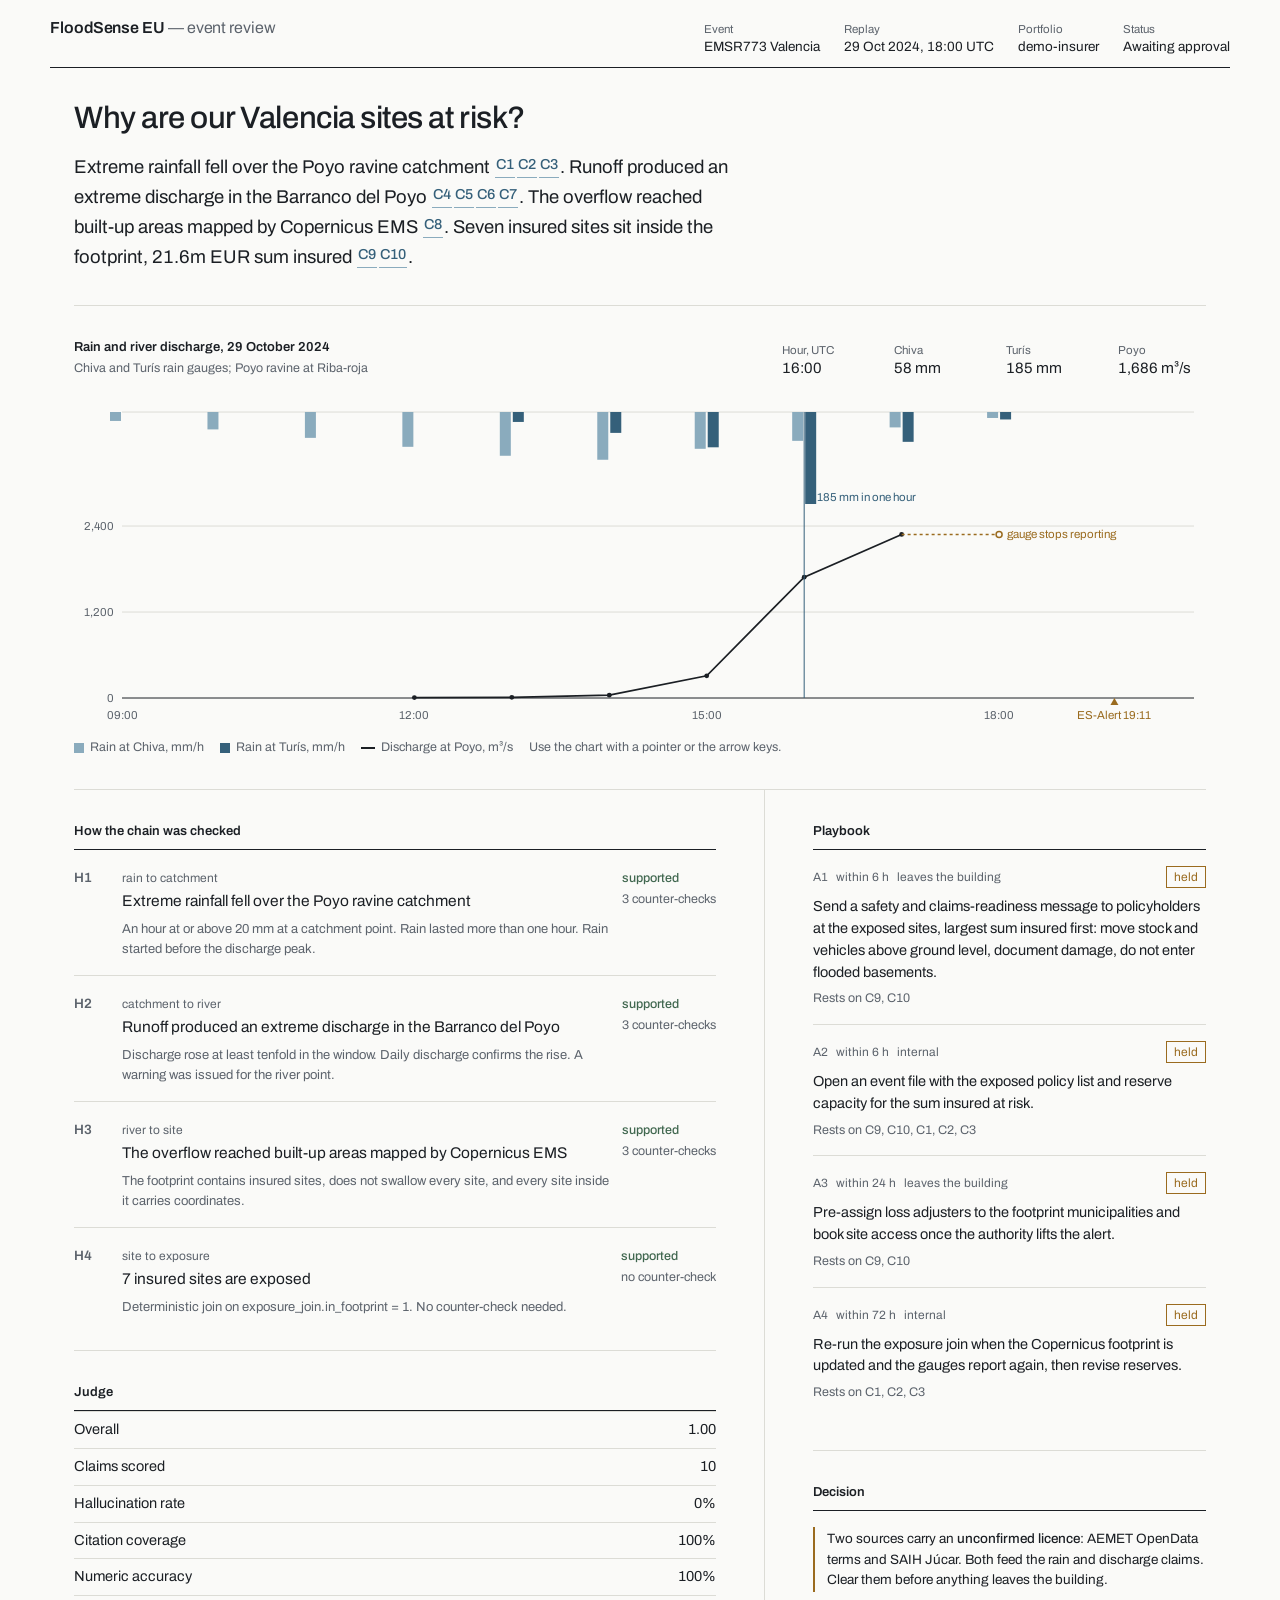
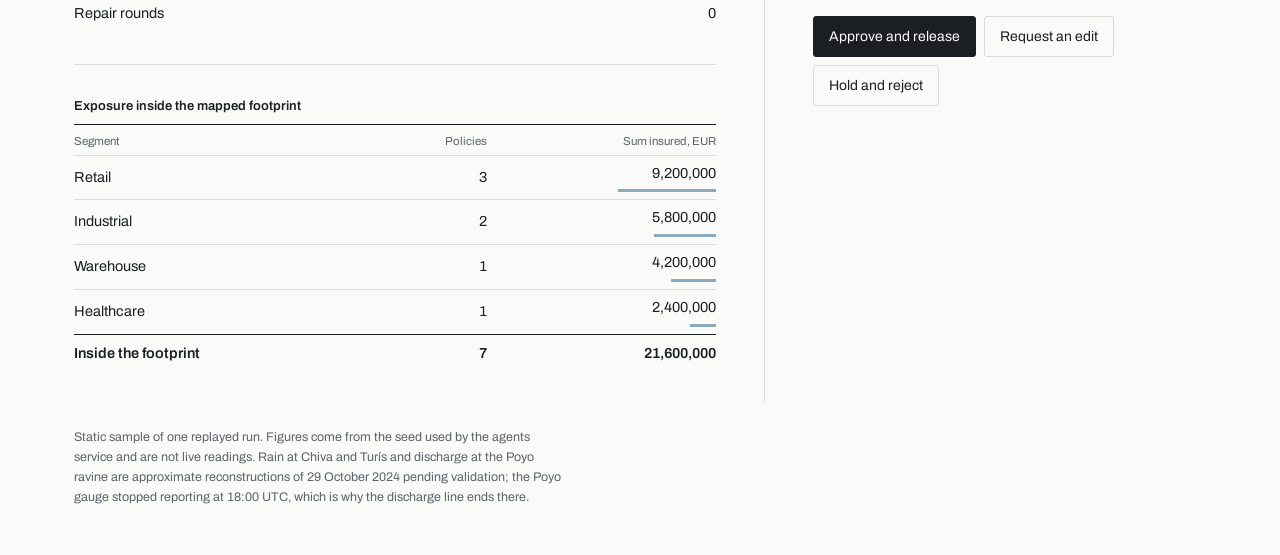
==== ui/mock/index.html @ 59a92272 "sync: agents and ui mock at 811d8dad264b from feat/agents-langgraph-hitl-judge" ====
<!doctype html>
<html lang="en">
  <head>
    <meta charset="utf-8" />
    <meta name="viewport" content="width=device-width, initial-scale=1" />
    <title>FloodSense EU — event review</title>
    <link rel="preconnect" href="https://fonts.googleapis.com" />
    <link rel="preconnect" href="https://fonts.gstatic.com" crossorigin />
    <link
      href="https://fonts.googleapis.com/css2?family=Archivo:wght@400;500;600&display=swap"
      rel="stylesheet"
    />
    <style>
      :root {
        color-scheme: light;
        --paper: #fafaf8;
        --ink: #1b1f24;
        --ink-soft: #5c636c;
        --rule: #dcdcd6;
        --river: #35607a;
        --river-pale: #8aabbd;
        --gauge: #9a6b1f;
        --released: #40674f;
        --wash: #f2f2ee;
        --step-4: 4px;
        --step-8: 8px;
        --step-12: 12px;
        --step-16: 16px;
        --step-24: 24px;
        --step-32: 32px;
        --step-48: 48px;
      }

      *,
      *::before,
      *::after {
        box-sizing: border-box;
      }

      html {
        -webkit-text-size-adjust: 100%;
      }

      body {
        margin: 0;
        background: var(--paper);
        color: var(--ink);
        font-family: Archivo, "Helvetica Neue", Arial, sans-serif;
        font-size: 15px;
        line-height: 1.5;
        font-variant-numeric: tabular-nums;
        -webkit-font-smoothing: antialiased;
      }

      :focus-visible {
        outline: 2px solid var(--river);
        outline-offset: 2px;
      }

      h1,
      h2,
      p,
      dl,
      dd,
      dt,
      ol,
      ul,
      figure {
        margin: 0;
      }

      ol,
      ul {
        padding: 0;
        list-style: none;
      }

      .shell {
        max-width: 1180px;
        margin: 0 auto;
        padding: 0 var(--step-24);
      }

      /* Masthead ---------------------------------------------------------- */

      .masthead {
        border-bottom: 1px solid var(--ink);
        padding: var(--step-16) 0 var(--step-12);
        display: flex;
        flex-wrap: wrap;
        align-items: baseline;
        gap: var(--step-24);
      }

      .wordmark {
        font-size: 16px;
        font-weight: 600;
        letter-spacing: -0.005em;
        margin-right: auto;
      }

      .wordmark span {
        font-weight: 400;
        color: var(--ink-soft);
      }

      .mast-meta {
        display: flex;
        gap: var(--step-24);
        flex-wrap: wrap;
      }

      .mast-meta div {
        display: flex;
        flex-direction: column;
        gap: 1px;
      }

      .mast-meta dt {
        font-size: 11.5px;
        color: var(--ink-soft);
        line-height: 1.3;
      }

      .mast-meta dd {
        font-size: 13.5px;
        line-height: 1.3;
      }

      /* Question and answer ----------------------------------------------- */

      .band {
        padding: var(--step-32) 0;
        border-bottom: 1px solid var(--rule);
      }

      .question {
        font-size: 31px;
        font-weight: 500;
        line-height: 1.18;
        letter-spacing: -0.015em;
        max-width: 30ch;
        text-wrap: balance;
      }

      .answer {
        margin-top: var(--step-16);
        font-size: 18.5px;
        line-height: 1.62;
        max-width: 60ch;
      }

      .cite {
        font: inherit;
        font-size: 0.78em;
        font-weight: 500;
        vertical-align: 0.25em;
        color: var(--river);
        background: none;
        border: 0;
        border-bottom: 1px solid var(--river-pale);
        padding: 0 1px;
        margin: 0 1px;
        cursor: pointer;
      }

      .cite:hover,
      .cite[aria-expanded="true"] {
        background: var(--wash);
        border-bottom-color: var(--river);
      }

      .evidence {
        margin-top: var(--step-24);
        border-top: 1px solid var(--ink);
        padding-top: var(--step-12);
        max-width: 72ch;
      }

      .evidence-head {
        display: flex;
        align-items: baseline;
        gap: var(--step-12);
      }

      .evidence-id {
        font-weight: 600;
        font-size: 13.5px;
      }

      .evidence-claim {
        margin-top: var(--step-4);
        font-size: 15.5px;
        line-height: 1.55;
      }

      .evidence-grid {
        margin-top: var(--step-12);
        display: grid;
        grid-template-columns: 7.5rem 1fr;
        gap: var(--step-4) var(--step-16);
        font-size: 13.5px;
      }

      .evidence-grid dt {
        color: var(--ink-soft);
      }

      .evidence-sql {
        margin-top: var(--step-12);
        padding: var(--step-8) var(--step-12);
        background: var(--wash);
        font-size: 13px;
        line-height: 1.5;
        color: var(--ink-soft);
        overflow-x: auto;
        white-space: pre-wrap;
      }

      .dismiss {
        margin-left: auto;
        font: inherit;
        font-size: 13px;
        color: var(--ink-soft);
        background: none;
        border: 0;
        border-bottom: 1px solid var(--rule);
        padding: 0;
        cursor: pointer;
      }

      .dismiss:hover {
        color: var(--ink);
        border-bottom-color: var(--ink);
      }

      /* Hydrograph --------------------------------------------------------- */

      .chart-head {
        display: flex;
        flex-wrap: wrap;
        align-items: flex-end;
        gap: var(--step-24);
        margin-bottom: var(--step-16);
      }

      .chart-title {
        font-size: 13px;
        font-weight: 600;
        margin-right: auto;
      }

      .chart-title em {
        display: block;
        font-style: normal;
        font-weight: 400;
        font-size: 12.5px;
        color: var(--ink-soft);
        margin-top: 2px;
      }

      .readout {
        display: flex;
        gap: var(--step-24);
      }

      .readout div {
        min-width: 5.5rem;
      }

      .readout dt {
        font-size: 11.5px;
        color: var(--ink-soft);
        line-height: 1.3;
      }

      .readout dd {
        font-size: 15px;
        line-height: 1.35;
      }

      .chart-frame {
        position: relative;
      }

      #chart {
        display: block;
        width: 100%;
        touch-action: none;
      }

      .legend {
        display: flex;
        gap: var(--step-16);
        margin-top: var(--step-12);
        font-size: 12.5px;
        color: var(--ink-soft);
        flex-wrap: wrap;
      }

      .legend span {
        display: inline-flex;
        align-items: center;
        gap: 6px;
      }

      .key {
        width: 10px;
        height: 10px;
        flex: none;
      }

      .key-line {
        width: 14px;
        height: 2px;
        background: var(--ink);
      }

      /* Columns ------------------------------------------------------------ */

      .columns {
        display: grid;
        grid-template-columns: minmax(0, 1.45fr) minmax(0, 1fr);
        gap: 0 var(--step-48);
      }

      .columns > * {
        min-width: 0;
      }

      .col-right {
        border-left: 1px solid var(--rule);
        padding-left: var(--step-48);
      }

      .group {
        padding: var(--step-32) 0;
        border-bottom: 1px solid var(--rule);
      }

      .group:last-child {
        border-bottom: 0;
      }

      .group > h2 {
        font-size: 13px;
        font-weight: 600;
        padding-bottom: var(--step-8);
        border-bottom: 1px solid var(--ink);
      }

      /* Causal chain ------------------------------------------------------- */

      .chain li {
        display: grid;
        grid-template-columns: 2.25rem 1fr auto;
        gap: var(--step-12);
        align-items: baseline;
        padding: var(--step-16) 0;
        border-bottom: 1px solid var(--rule);
      }

      .chain li:last-child {
        border-bottom: 0;
        padding-bottom: 0;
      }

      .chain-id {
        font-weight: 600;
        font-size: 13.5px;
        color: var(--ink-soft);
      }

      .chain-link {
        font-size: 12px;
        color: var(--ink-soft);
      }

      .chain-statement {
        font-size: 15.5px;
        line-height: 1.45;
        margin-top: 1px;
      }

      .chain-why {
        font-size: 13px;
        color: var(--ink-soft);
        line-height: 1.5;
        margin-top: var(--step-8);
      }

      .verdict {
        font-size: 12.5px;
        white-space: nowrap;
        color: var(--released);
      }

      .verdict b {
        font-weight: 500;
      }

      .rounds {
        display: block;
        color: var(--ink-soft);
        text-align: right;
        margin-top: 2px;
      }

      /* Ledgers ------------------------------------------------------------ */

      .ledger {
        width: 100%;
        border-collapse: collapse;
        font-size: 14.5px;
      }

      .ledger th {
        font-weight: 400;
        font-size: 11.5px;
        color: var(--ink-soft);
        text-align: right;
        padding: var(--step-8) 0 var(--step-4);
      }

      .ledger th:first-child {
        text-align: left;
      }

      .ledger td {
        padding: 7px 0;
        border-top: 1px solid var(--rule);
        text-align: right;
      }

      .ledger td:first-child {
        text-align: left;
      }

      .ledger tbody tr:hover {
        background: var(--wash);
      }

      .ledger tfoot td {
        border-top: 1px solid var(--ink);
        font-weight: 600;
        padding-top: var(--step-8);
      }

      .bar {
        display: block;
        height: 3px;
        background: var(--river-pale);
        margin: 5px 0 0 auto;
      }

      /* Playbook ----------------------------------------------------------- */

      .actions li {
        padding: var(--step-16) 0;
        border-bottom: 1px solid var(--rule);
      }

      .actions li:last-child {
        border-bottom: 0;
      }

      .action-top {
        display: flex;
        align-items: baseline;
        gap: var(--step-8);
        font-size: 12px;
        color: var(--ink-soft);
      }

      .state {
        margin-left: auto;
        font-size: 12px;
        padding: 1px 7px;
        border: 1px solid var(--gauge);
        color: var(--gauge);
        transition: background-color 160ms ease, border-color 160ms ease, color 160ms ease;
      }

      .state[data-state="released"] {
        border-color: var(--released);
        color: #fff;
        background: var(--released);
      }

      .state[data-state="withheld"] {
        border-color: var(--rule);
        color: var(--ink-soft);
      }

      .action-text {
        margin-top: var(--step-8);
        font-size: 14.5px;
        line-height: 1.5;
      }

      .action-claims {
        margin-top: 6px;
        font-size: 12.5px;
        color: var(--ink-soft);
      }

      /* Decision ----------------------------------------------------------- */

      .caution {
        margin-top: var(--step-16);
        border-left: 2px solid var(--gauge);
        padding: 2px 0 2px var(--step-12);
        font-size: 13.5px;
        line-height: 1.5;
      }

      .caution b {
        font-weight: 500;
      }

      .controls {
        display: flex;
        flex-wrap: wrap;
        gap: var(--step-8);
        margin-top: var(--step-24);
      }

      button.act {
        font: inherit;
        font-size: 14px;
        padding: 9px 15px;
        border-radius: 3px;
        border: 1px solid var(--ink);
        background: var(--ink);
        color: var(--paper);
        cursor: pointer;
      }

      button.act.quiet {
        background: none;
        color: var(--ink);
        border-color: var(--rule);
      }

      button.act:hover {
        background: #000;
      }

      button.act.quiet:hover {
        background: var(--wash);
        border-color: var(--ink);
      }

      button.act[disabled] {
        opacity: 0.4;
        cursor: default;
      }

      .edit {
        margin-top: var(--step-16);
      }

      .edit label {
        display: block;
        font-size: 13px;
        color: var(--ink-soft);
        margin-bottom: 6px;
      }

      .edit textarea {
        font: inherit;
        font-size: 14.5px;
        width: 100%;
        min-height: 5.5rem;
        padding: var(--step-8);
        border: 1px solid var(--rule);
        background: #fff;
        color: var(--ink);
        resize: vertical;
      }

      .edit textarea:focus {
        border-color: var(--river);
      }

      .edit-controls {
        display: flex;
        gap: var(--step-8);
        margin-top: var(--step-8);
      }

      .receipt {
        margin-top: var(--step-16);
        border-top: 1px solid var(--ink);
        padding-top: var(--step-12);
        font-size: 14px;
        line-height: 1.5;
      }

      .receipt b {
        font-weight: 600;
      }

      .receipt span {
        display: block;
        color: var(--ink-soft);
        font-size: 13px;
        margin-top: 2px;
      }

      /* Footer ------------------------------------------------------------- */

      .footer {
        padding: var(--step-24) 0 var(--step-48);
        font-size: 12.5px;
        color: var(--ink-soft);
        line-height: 1.6;
        max-width: 70ch;
      }

      .flash {
        animation: flash 900ms ease-out;
      }

      @keyframes flash {
        from {
          background: #efe4cd;
        }
        to {
          background: transparent;
        }
      }

      @media (prefers-reduced-motion: reduce) {
        *,
        *::before,
        *::after {
          animation-duration: 1ms !important;
          transition-duration: 1ms !important;
        }
      }

      @media (max-width: 860px) {
        .columns {
          grid-template-columns: 1fr;
          gap: 0;
        }

        .col-right {
          border-left: 0;
          padding-left: 0;
          border-top: 1px solid var(--rule);
        }

        .question {
          font-size: 25px;
          max-width: none;
        }

        .answer {
          font-size: 17px;
        }

        .readout {
          gap: var(--step-16);
        }
      }

      @media (max-width: 560px) {
        .shell {
          padding: 0 var(--step-16);
        }

        .masthead {
          gap: var(--step-12);
        }

        .chain li {
          grid-template-columns: 2rem 1fr;
        }

        .verdict {
          grid-column: 2;
          text-align: left;
        }

        .rounds {
          text-align: left;
        }
      }
    </style>
  </head>
  <body>
    <header class="masthead shell">
      <div class="wordmark">FloodSense EU <span>— event review</span></div>
      <dl class="mast-meta">
        <div><dt>Event</dt><dd id="m-event">EMSR773 Valencia</dd></div>
        <div><dt>Replay</dt><dd id="m-replay">29 Oct 2024, 18:00 UTC</dd></div>
        <div><dt>Portfolio</dt><dd id="m-portfolio">demo-insurer</dd></div>
        <div><dt>Status</dt><dd id="m-status">Awaiting approval</dd></div>
      </dl>
    </header>

    <main class="shell">
      <section class="band">
        <h1 class="question" id="q"></h1>
        <p class="answer" id="answer"></p>
        <div class="evidence" id="evidence" hidden></div>
      </section>

      <section class="band">
        <div class="chart-head">
          <div class="chart-title">
            Rain and river discharge, 29 October 2024
            <em>Chiva and Turís rain gauges; Poyo ravine at Riba-roja</em>
          </div>
          <dl class="readout" id="readout">
            <div><dt>Hour, UTC</dt><dd id="r-hour">—</dd></div>
            <div><dt>Chiva</dt><dd id="r-chiva">—</dd></div>
            <div><dt>Turís</dt><dd id="r-turis">—</dd></div>
            <div><dt>Poyo</dt><dd id="r-poyo">—</dd></div>
          </dl>
        </div>
        <div class="chart-frame"><svg id="chart" tabindex="0" role="img"></svg></div>
        <div class="legend">
          <span><i class="key" style="background: var(--river-pale)"></i>Rain at Chiva, mm/h</span>
          <span><i class="key" style="background: var(--river)"></i>Rain at Turís, mm/h</span>
          <span><i class="key key-line"></i>Discharge at Poyo, m³/s</span>
          <span>Use the chart with a pointer or the arrow keys.</span>
        </div>
      </section>

      <div class="columns">
        <section class="col-left">
          <div class="group">
            <h2>How the chain was checked</h2>
            <ol class="chain" id="chain"></ol>
          </div>
          <div class="group">
            <h2>Judge</h2>
            <table class="ledger" id="judge"></table>
          </div>
          <div class="group">
            <h2>Exposure inside the mapped footprint</h2>
            <table class="ledger" id="exposure"></table>
          </div>
        </section>

        <aside class="col-right">
          <div class="group">
            <h2>Playbook</h2>
            <ol class="actions" id="playbook"></ol>
          </div>

          <div class="group">
            <h2>Decision</h2>
            <p class="caution">
              Two sources carry an <b>unconfirmed licence</b>: AEMET OpenData terms and SAIH Júcar.
              Both feed the rain and discharge claims. Clear them before anything leaves the
              building.
            </p>
            <div class="controls" id="controls">
              <button class="act" id="approve">Approve and release</button>
              <button class="act quiet" id="edit">Request an edit</button>
              <button class="act quiet" id="reject">Hold and reject</button>
            </div>
            <form class="edit" id="editForm" hidden>
              <label for="editText">What should change before release?</label>
              <textarea
                id="editText"
                placeholder="Name the action and the wording you want."
              ></textarea>
              <div class="edit-controls">
                <button class="act" type="submit">Send the edit</button>
                <button class="act quiet" type="button" id="editCancel">Cancel</button>
              </div>
            </form>
            <div class="receipt" id="receipt" hidden></div>
          </div>
        </aside>
      </div>

      <footer class="footer">
        Static sample of one replayed run. Figures come from the seed used by the agents service and
        are not live readings. Rain at Chiva and Turís and discharge at the Poyo ravine are
        approximate reconstructions of 29 October 2024 pending validation; the Poyo gauge stopped
        reporting at 18:00 UTC, which is why the discharge line ends there.
      </footer>
    </main>

    <script>
      "use strict";

      // One replayed run, copied from the agents service. Nothing here is live.
      const RUN = {
        question: "Why are our Valencia sites at risk?",
        answer: [
          { t: "Extreme rainfall fell over the Poyo ravine catchment" },
          { c: ["C1", "C2", "C3"] },
          { t: ". Runoff produced an extreme discharge in the Barranco del Poyo" },
          { c: ["C4", "C5", "C6", "C7"] },
          { t: ". The overflow reached built-up areas mapped by Copernicus EMS" },
          { c: ["C8"] },
          { t: ". Seven insured sites sit inside the footprint, 21.6m EUR sum insured" },
          { c: ["C9", "C10"] },
          { t: "." },
        ],
        claims: {
          C1: {
            kind: "number",
            text: "Point chiva recorded 534 mm of rain over 10 hours between 09:00 and 18:00 UTC, peak hour 96 mm.",
            figures: "534 mm · 10 h · 96 mm/h",
            view: "floodsense_seed.hazard_timeline",
            hour: 14,
          },
          C2: {
            kind: "number",
            text: "Point turis recorded 393 mm of rain over 6 hours between 13:00 and 18:00 UTC, peak hour 185 mm.",
            figures: "393 mm · 6 h · 185 mm/h",
            view: "floodsense_seed.hazard_timeline",
            hour: 16,
          },
          C3: {
            kind: "fact",
            text: "Warning level red was in force for point chiva from 09:00 UTC.",
            figures: "red, from 09:00 UTC",
            view: "floodsense_seed.hazard_timeline",
            hour: 9,
          },
          C4: {
            kind: "number",
            text: "Discharge at poyo-ribaroja reached 2282 m³/s at 17:00 UTC, from 6 m³/s at 12:00 UTC.",
            figures: "2,282 m³/s from 6 m³/s",
            view: "floodsense_seed.hazard_timeline",
            hour: 17,
          },
          C5: {
            kind: "fact",
            text: "The poyo-ribaroja series has no discharge value from 18:00 UTC on. The gauge went out during the peak.",
            figures: "no value from 18:00 UTC",
            view: "floodsense_seed.hazard_timeline",
            hour: 18,
          },
          C6: {
            kind: "number",
            text: "Daily discharge for poyo-ribaroja was 2100 m³/s on 29 October, up from 3 m³/s on 28 October.",
            figures: "2,100 m³/s from 3 m³/s",
            view: "floodsense_seed.discharge_daily",
            hour: null,
          },
          C7: {
            kind: "cause",
            text: "Rain began at 09:00 UTC and the discharge peak followed at 17:00 UTC, consistent with catchment runoff driving the river response.",
            figures: "8 h lag",
            view: "floodsense_seed.hazard_timeline",
            hour: 17,
          },
          C8: {
            kind: "number",
            text: "The Copernicus EMS footprint (EMSR773) covers 7 insured sites across 4 segments.",
            figures: "7 sites · 4 segments",
            view: "floodsense_seed.exposure_join",
            hour: null,
          },
          C9: {
            kind: "number",
            text: "7 policies sit inside the mapped footprint, sum insured 21,600,000 EUR. The largest is P-1003, retail, 6,500,000 EUR.",
            figures: "7 policies · 21,600,000 EUR",
            view: "floodsense_seed.exposure_join",
            hour: null,
          },
          C10: {
            kind: "number",
            text: "The most exposed segment is retail: 3 policies, 9,200,000 EUR sum insured.",
            figures: "3 policies · 9,200,000 EUR",
            view: "floodsense_seed.exposure_join",
            hour: null,
          },
        },
        views: {
          "floodsense_seed.hazard_timeline": {
            publisher: "AEMET, SAIH Júcar (CHJ)",
            licence: "AEMET OpenData terms (to confirm), SAIH Júcar (to verify)",
            sql: "SELECT point_id, ts_utc, rain_mm, discharge_m3s, warning_level\n  FROM floodsense_seed.hazard_timeline\n WHERE ts_utc BETWEEN '2024-10-28T00:00:00Z' AND '2024-10-30T23:59:59Z'",
          },
          "floodsense_seed.discharge_daily": {
            publisher: "Open-Meteo / GloFAS",
            licence: "CC BY 4.0",
            sql: "SELECT point_id, date, discharge_m3s, source\n  FROM floodsense_seed.discharge_daily\n WHERE point_id IN ('poyo-ribaroja')\n   AND date BETWEEN '2024-10-28' AND '2024-10-30'",
          },
          "floodsense_seed.exposure_join": {
            publisher: "Copernicus EMS, OpenStreetMap, synthetic portfolio",
            licence: "Copernicus terms, ODbL",
            sql: "SELECT policy_id, site_id, lat, lon, segment, sum_insured_eur\n  FROM floodsense_seed.exposure_join\n WHERE in_footprint = 1\n ORDER BY sum_insured_eur DESC",
          },
        },
        chain: [
          {
            id: "H1",
            link: "rain to catchment",
            statement: "Extreme rainfall fell over the Poyo ravine catchment",
            status: "supported",
            rounds: 3,
            why: "An hour at or above 20 mm at a catchment point. Rain lasted more than one hour. Rain started before the discharge peak.",
          },
          {
            id: "H2",
            link: "catchment to river",
            statement: "Runoff produced an extreme discharge in the Barranco del Poyo",
            status: "supported",
            rounds: 3,
            why: "Discharge rose at least tenfold in the window. Daily discharge confirms the rise. A warning was issued for the river point.",
          },
          {
            id: "H3",
            link: "river to site",
            statement: "The overflow reached built-up areas mapped by Copernicus EMS",
            status: "supported",
            rounds: 3,
            why: "The footprint contains insured sites, does not swallow every site, and every site inside it carries coordinates.",
          },
          {
            id: "H4",
            link: "site to exposure",
            statement: "7 insured sites are exposed",
            status: "supported",
            rounds: 0,
            why: "Deterministic join on exposure_join.in_footprint = 1. No counter-check needed.",
          },
        ],
        judge: [
          ["Overall", "1.00"],
          ["Claims scored", "10"],
          ["Hallucination rate", "0%"],
          ["Citation coverage", "100%"],
          ["Numeric accuracy", "100%"],
          ["Repair rounds", "0"],
        ],
        segments: [
          ["Retail", 3, 9200000],
          ["Industrial", 2, 5800000],
          ["Warehouse", 1, 4200000],
          ["Healthcare", 1, 2400000],
        ],
        playbook: [
          {
            id: "A1",
            horizon: 6,
            outbound: true,
            text: "Send a safety and claims-readiness message to policyholders at the exposed sites, largest sum insured first: move stock and vehicles above ground level, document damage, do not enter flooded basements.",
            claims: ["C9", "C10"],
          },
          {
            id: "A2",
            horizon: 6,
            outbound: false,
            text: "Open an event file with the exposed policy list and reserve capacity for the sum insured at risk.",
            claims: ["C9", "C10", "C1", "C2", "C3"],
          },
          {
            id: "A3",
            horizon: 24,
            outbound: true,
            text: "Pre-assign loss adjusters to the footprint municipalities and book site access once the authority lifts the alert.",
            claims: ["C9", "C10"],
          },
          {
            id: "A4",
            horizon: 72,
            outbound: false,
            text: "Re-run the exposure join when the Copernicus footprint is updated and the gauges report again, then revise reserves.",
            claims: ["C1", "C2", "C3"],
          },
        ],
      };

      // Seed series for 29 Oct 2024, hour of day in UTC.
      const RAIN_CHIVA =
        { 9: 18, 10: 35, 11: 52, 12: 70, 13: 88, 14: 96, 15: 74, 16: 58, 17: 31, 18: 12 };
      const RAIN_TURIS = { 13: 20, 14: 42, 15: 71, 16: 185, 17: 60, 18: 15 };
      const DISCHARGE = { 12: 6, 13: 9, 14: 40, 15: 310, 16: 1686, 17: 2282 };
      const H0 = 9;
      const H1 = 20;
      const RAIN_MAX = 185;
      const Q_MAX = 2400;

      const $ = (id) => document.getElementById(id);
      const esc = (s) =>
        String(s).replace(
          /[&<>"]/g,
          (c) => ({ "&": "&amp;", "<": "&lt;", ">": "&gt;", '"': "&quot;" }[c])
        );
      const eur = (n) => new Intl.NumberFormat("en-GB").format(n);
      const hhmm = (h) => String(h).padStart(2, "0") + ":00";

      /* Question and answer ---------------------------------------------- */

      $("q").textContent = RUN.question;
      $("answer").innerHTML = RUN.answer
        .map((part) =>
          part.t
            ? esc(part.t)
            : "&thinsp;" +
              part.c
                .map(
                  (id) =>
                    '<button class="cite" data-claim="' +
                    id +
                    '" aria-expanded="false">' +
                    id +
                    "</button>"
                )
                .join("")
        )
        .join("");

      let openClaim = null;

      function showClaim(id) {
        const claim = RUN.claims[id];
        const view = RUN.views[claim.view];
        const box = $("evidence");
        box.innerHTML =
          '<div class="evidence-head"><span class="evidence-id">' +
          esc(id) +
          "</span><span class=\"chain-link\">" +
          esc(claim.kind) +
          ' claim</span><button class="dismiss" id="closeClaim">Close</button></div>' +
          '<p class="evidence-claim">' +
          esc(claim.text) +
          "</p>" +
          '<dl class="evidence-grid">' +
          "<dt>Figures</dt><dd>" +
          esc(claim.figures) +
          "</dd>" +
          "<dt>Source view</dt><dd>" +
          esc(claim.view) +
          "</dd>" +
          "<dt>Publisher</dt><dd>" +
          esc(view.publisher) +
          "</dd>" +
          "<dt>Licence</dt><dd>" +
          esc(view.licence) +
          "</dd>" +
          "<dt>Judge</dt><dd>grounded, citation faithful, numbers match</dd>" +
          "</dl>" +
          '<pre class="evidence-sql">' +
          esc(view.sql) +
          "</pre>";
        box.hidden = false;
        $("closeClaim").addEventListener("click", closeClaim);

        document
          .querySelectorAll(".cite")
          .forEach((b) => b.setAttribute("aria-expanded", String(b.dataset.claim === id)));
        openClaim = id;
        if (claim.hour != null) setCursor(claim.hour);
      }

      function closeClaim() {
        $("evidence").hidden = true;
        $("evidence").innerHTML = "";
        document.querySelectorAll(".cite").forEach((b) => b.setAttribute("aria-expanded", "false"));
        openClaim = null;
      }

      $("answer").addEventListener("click", (e) => {
        const btn = e.target.closest(".cite");
        if (!btn) return;
        if (btn.dataset.claim === openClaim) closeClaim();
        else showClaim(btn.dataset.claim);
      });

      /* Hydrograph -------------------------------------------------------- */

      const svg = $("chart");
      const NS = "http://www.w3.org/2000/svg";
      const PAD = { l: 48, r: 12, t: 18, b: 28 };
      const RAIN_BAND = 92;
      const GAP = 22;
      const Q_BAND = 172;
      const HEIGHT = PAD.t + RAIN_BAND + GAP + Q_BAND + PAD.b;
      let cursorHour = 16;
      let plotW = 600;

      const el = (name, attrs, text) => {
        const node = document.createElementNS(NS, name);
        for (const k in attrs) node.setAttribute(k, attrs[k]);
        if (text != null) node.textContent = text;
        return node;
      };
      const x = (h) => PAD.l + ((h - H0) / (H1 - H0)) * plotW;
      const yRain = (mm) => PAD.t + (mm / RAIN_MAX) * RAIN_BAND;
      const qBase = PAD.t + RAIN_BAND + GAP + Q_BAND;
      const yQ = (q) => qBase - (q / Q_MAX) * Q_BAND;

      function drawChart() {
        const w = svg.parentNode.clientWidth || 600;
        plotW = Math.max(240, w - PAD.l - PAD.r);
        svg.setAttribute("viewBox", "0 0 " + (plotW + PAD.l + PAD.r) + " " + HEIGHT);
        svg.setAttribute("height", HEIGHT);
        svg.setAttribute(
          "aria-label",
          "Rain at Chiva peaked at 96 mm in the hour to 14:00 UTC and at Turís at 185 mm " +
            "in the hour to 16:00. Discharge in the Poyo ravine rose from 6 to 2282 cubic " +
            "metres per second between 12:00 and 17:00, " +
            "then the gauge stopped reporting."
        );
        svg.textContent = "";

        // Discharge gridlines and labels.
        [0, 1200, 2400].forEach((q) => {
          svg.appendChild(
            el("line", {
              x1: PAD.l,
              x2: PAD.l + plotW,
              y1: yQ(q),
              y2: yQ(q),
              stroke: q === 0 ? "var(--ink)" : "var(--rule)",
            })
          );
          svg.appendChild(
            el(
              "text",
              { x: PAD.l - 8, y: yQ(q) + 4, "text-anchor": "end", class: "ax" },
              eur(q)
            )
          );
        });

        // Rain hangs from the top, the way a hyetograph is drawn.
        svg.appendChild(
          el("line", { x1: PAD.l, x2: PAD.l + plotW, y1: PAD.t, y2: PAD.t, stroke: "var(--rule)" })
        );
        const bw = Math.min(11, (plotW / (H1 - H0)) * 0.36);
        for (let h = H0; h <= H1; h++) {
          const pair = [
            [RAIN_CHIVA[h], "var(--river-pale)", -1],
            [RAIN_TURIS[h], "var(--river)", 1],
          ];
          pair.forEach(([mm, fill, side]) => {
            if (!mm) return;
            svg.appendChild(
              el("rect", {
                x: x(h) + (side < 0 ? -bw - 1 : 1),
                y: PAD.t,
                width: bw,
                height: Math.max(1, yRain(mm) - PAD.t),
                fill: fill,
              })
            );
          });
        }
        svg.appendChild(
          el(
            "text",
            { x: x(16) + 13, y: yRain(RAIN_MAX) - 3, class: "ax strong" },
            "185 mm in one hour"
          )
        );

        // Discharge line up to the last reading.
        const read = Object.keys(DISCHARGE).map(Number).sort((a, b) => a - b);
        svg.appendChild(
          el("polyline", {
            points: read.map((h) => x(h) + "," + yQ(DISCHARGE[h])).join(" "),
            fill: "none",
            stroke: "var(--ink)",
            "stroke-width": 1.75,
          })
        );
        read.forEach((h) =>
          svg.appendChild(
            el("circle", { cx: x(h), cy: yQ(DISCHARGE[h]), r: 2.4, fill: "var(--ink)" })
          )
        );

        // The gauge went out at 18:00. Draw the silence, do not interpolate it.
        const last = read[read.length - 1];
        svg.appendChild(
          el("line", {
            x1: x(last),
            x2: x(last + 1),
            y1: yQ(DISCHARGE[last]),
            y2: yQ(DISCHARGE[last]),
            stroke: "var(--gauge)",
            "stroke-width": 1.5,
            "stroke-dasharray": "3 3",
          })
        );
        svg.appendChild(
          el("circle", {
            cx: x(last + 1),
            cy: yQ(DISCHARGE[last]),
            r: 3,
            fill: "var(--paper)",
            stroke: "var(--gauge)",
            "stroke-width": 1.5,
          })
        );
        svg.appendChild(
          el(
            "text",
            { x: x(last + 1) + 8, y: yQ(DISCHARGE[last]) + 4, class: "ax gauge" },
            "gauge stops reporting"
          )
        );

        // ES-Alert to phones, 19:11 UTC.
        const alertX = x(19 + 11 / 60);
        svg.appendChild(
          el("path", {
            d: "M" + (alertX - 4) + "," + (qBase + 7) + "h8l-4,-7z",
            fill: "var(--gauge)",
          })
        );
        svg.appendChild(
          el(
            "text",
            { x: alertX, y: qBase + 21, "text-anchor": "middle", class: "ax gauge" },
            "ES-Alert 19:11"
          )
        );

        // Hour ticks, every third hour so the axis stays quiet.
        for (let h = H0; h <= H1; h += 3) {
          svg.appendChild(
            el("text", { x: x(h), y: qBase + 21, "text-anchor": "middle", class: "ax" }, hhmm(h))
          );
        }

        svg.appendChild(el("line", { id: "cursor", stroke: "var(--river)", "stroke-width": 1 }));

        const style = el("style");
        style.textContent =
          ".ax{font:11.5px Archivo,sans-serif;fill:var(--ink-soft)}" +
          ".strong{fill:var(--river)}" +
          ".gauge{fill:var(--gauge)}";
        svg.appendChild(style);

        paintCursor();
      }

      function paintCursor() {
        const line = svg.querySelector("#cursor");
        if (!line) return;
        line.setAttribute("x1", x(cursorHour));
        line.setAttribute("x2", x(cursorHour));
        line.setAttribute("y1", PAD.t);
        line.setAttribute("y2", qBase);
        const q = DISCHARGE[cursorHour];
        $("r-hour").textContent = hhmm(cursorHour);
        $("r-chiva").textContent = RAIN_CHIVA[cursorHour] ? RAIN_CHIVA[cursorHour] + " mm" : "—";
        $("r-turis").textContent = RAIN_TURIS[cursorHour] ? RAIN_TURIS[cursorHour] + " mm" : "—";
        $("r-poyo").textContent =
          q != null ? eur(q) + " m³/s" : cursorHour >= 18 ? "no reading" : "—";
      }

      function setCursor(h) {
        cursorHour = Math.min(H1, Math.max(H0, Math.round(h)));
        paintCursor();
      }

      svg.addEventListener("pointermove", (e) => {
        const box = svg.getBoundingClientRect();
        const scale = (plotW + PAD.l + PAD.r) / box.width;
        setCursor(H0 + (((e.clientX - box.left) * scale - PAD.l) / plotW) * (H1 - H0));
      });

      svg.addEventListener("keydown", (e) => {
        if (e.key === "ArrowLeft") setCursor(cursorHour - 1);
        else if (e.key === "ArrowRight") setCursor(cursorHour + 1);
        else return;
        e.preventDefault();
      });

      /* Chain, judge, exposure ------------------------------------------- */

      $("chain").innerHTML = RUN.chain
        .map(
          (h) =>
            "<li><span class=\"chain-id\">" +
            esc(h.id) +
            '</span><div><span class="chain-link">' +
            esc(h.link) +
            '</span><div class="chain-statement">' +
            esc(h.statement) +
            '</div><p class="chain-why">' +
            esc(h.why) +
            '</p></div><span class="verdict"><b>' +
            esc(h.status) +
            '</b><span class="rounds">' +
            (h.rounds ? h.rounds + " counter-checks" : "no counter-check") +
            "</span></span></li>"
        )
        .join("");

      $("judge").innerHTML =
        "<tbody>" +
        RUN.judge
          .map((row) => "<tr><td>" + esc(row[0]) + "</td><td>" + esc(row[1]) + "</td></tr>")
          .join("") +
        "</tbody>";

      const TOTAL = RUN.segments.reduce((a, s) => a + s[2], 0);
      $("exposure").innerHTML =
        "<thead><tr><th>Segment</th><th>Policies</th>" +
        "<th>Sum insured, EUR</th></tr></thead><tbody>" +
        RUN.segments
          .map(
            (s) =>
              "<tr><td>" +
              esc(s[0]) +
              "</td><td>" +
              s[1] +
              "</td><td>" +
              eur(s[2]) +
              '<i class="bar" style="width:' +
              ((s[2] / TOTAL) * 100).toFixed(1) +
              '%"></i></td></tr>'
          )
          .join("") +
        "</tbody><tfoot><tr><td>Inside the footprint</td><td>7</td><td>" +
        eur(TOTAL) +
        "</td></tr></tfoot>";

      /* Playbook and decision -------------------------------------------- */

      let decided = false;

      function drawPlaybook(state) {
        $("playbook").innerHTML = RUN.playbook
          .map((a) => {
            const s = state(a);
            return (
              '<li><div class="action-top"><span>' +
              esc(a.id) +
              "</span><span>within " +
              a.horizon +
              " h</span><span>" +
              (a.outbound ? "leaves the building" : "internal") +
              '</span><span class="state" data-state="' +
              s +
              '">' +
              s +
              '</span></div><p class="action-text">' +
              esc(a.text) +
              '</p><p class="action-claims">Rests on ' +
              a.claims.join(", ") +
              "</p></li>"
            );
          })
          .join("");
      }

      drawPlaybook(() => "held");

      function decide(verdict, note) {
        decided = true;
        const released = verdict === "approved";
        drawPlaybook((a) => (released ? "released" : a.outbound ? "withheld" : "held"));
        $("m-status").textContent = released
          ? "Approved"
          : verdict === "edited"
            ? "Edit requested"
            : "Rejected";
        const when = new Date().toLocaleTimeString("en-GB", { hour: "2-digit", minute: "2-digit" });
        const head =
          verdict === "approved"
            ? "<b>Approved by zain at " + when + ".</b> Four actions released."
            : verdict === "edited"
              ? "<b>Edit requested by zain at " + when + ".</b> Nothing has left the building."
              : "<b>Held by zain at " + when + ".</b> The two outbound actions are withheld.";
        const r = $("receipt");
        r.innerHTML = head + (note ? "<span>" + esc(note) + "</span>" : "");
        r.hidden = false;
        r.classList.remove("flash");
        void r.offsetWidth;
        r.classList.add("flash");
        ["approve", "edit", "reject"].forEach((id) => ($(id).disabled = true));
        $("editForm").hidden = true;
      }

      $("approve").addEventListener("click", () => decide("approved"));

      $("reject").addEventListener("click", () =>
        decide("rejected", "Reason: the AEMET and SAIH Júcar licences are unconfirmed.")
      );

      $("edit").addEventListener("click", () => {
        if (decided) return;
        $("editForm").hidden = false;
        $("editText").focus();
      });

      $("editCancel").addEventListener("click", () => {
        $("editForm").hidden = true;
        $("editText").value = "";
      });

      $("editForm").addEventListener("submit", (e) => {
        e.preventDefault();
        const note = $("editText").value.trim();
        decide("edited", note || "No wording given.");
      });

      /* Boot -------------------------------------------------------------- */

      drawChart();
      let resizeTimer;
      window.addEventListener("resize", () => {
        clearTimeout(resizeTimer);
        resizeTimer = setTimeout(drawChart, 120);
      });
    </script>
  </body>
</html>
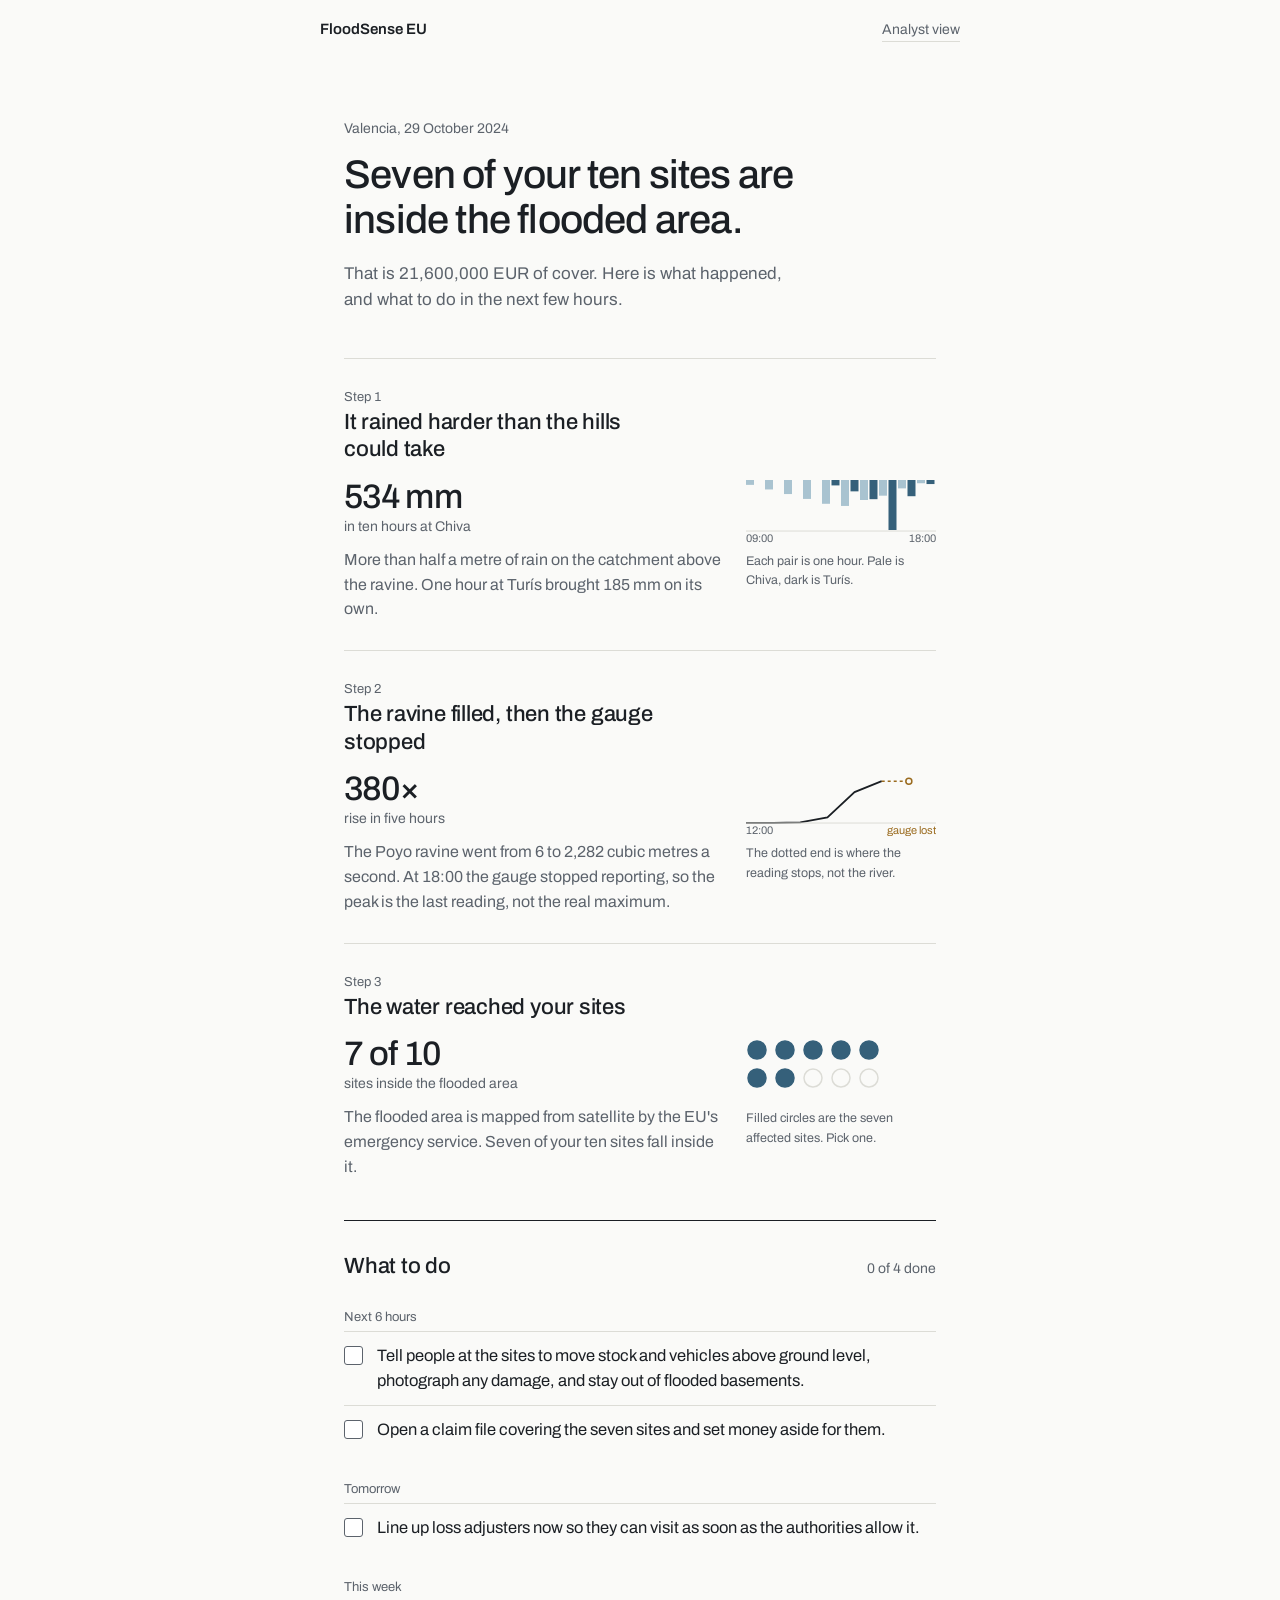
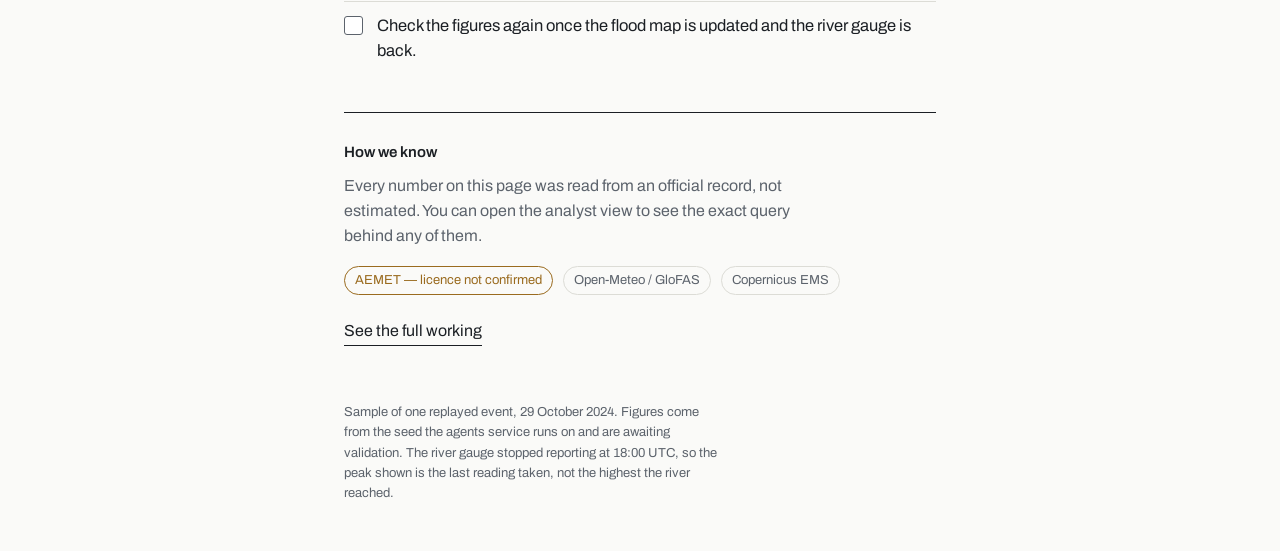
==== commit 7136d31f: "sync: agents and ui mock at c2ab225b4816 from feat/agents-langgraph-hitl-judge" ====
--- a/ui/mock/index.html
+++ b/ui/mock/index.html
@@ -3,7 +3,7 @@
   <head>
     <meta charset="utf-8" />
     <meta name="viewport" content="width=device-width, initial-scale=1" />
-    <title>FloodSense EU — event review</title>
+    <title>FloodSense EU — your sites and this flood</title>
     <link rel="preconnect" href="https://fonts.googleapis.com" />
     <link rel="preconnect" href="https://fonts.gstatic.com" crossorigin />
     <link
@@ -18,27 +18,16 @@
         --ink-soft: #5c636c;
         --rule: #dcdcd6;
         --river: #35607a;
-        --river-pale: #8aabbd;
+        --river-pale: #a9c3d0;
         --gauge: #9a6b1f;
-        --released: #40674f;
+        --done: #40674f;
         --wash: #f2f2ee;
-        --step-4: 4px;
-        --step-8: 8px;
-        --step-12: 12px;
-        --step-16: 16px;
-        --step-24: 24px;
-        --step-32: 32px;
-        --step-48: 48px;
       }
 
       *,
       *::before,
       *::after {
         box-sizing: border-box;
-      }
-
-      html {
-        -webkit-text-size-adjust: 100%;
       }
 
       body {
@@ -46,25 +35,24 @@
         background: var(--paper);
         color: var(--ink);
         font-family: Archivo, "Helvetica Neue", Arial, sans-serif;
-        font-size: 15px;
-        line-height: 1.5;
+        font-size: 17px;
+        line-height: 1.55;
         font-variant-numeric: tabular-nums;
         -webkit-font-smoothing: antialiased;
       }
 
       :focus-visible {
         outline: 2px solid var(--river);
-        outline-offset: 2px;
+        outline-offset: 3px;
       }
 
       h1,
       h2,
+      h3,
       p,
-      dl,
-      dd,
-      dt,
       ol,
       ul,
+      li,
       figure {
         margin: 0;
       }
@@ -76,1122 +64,459 @@
       }
 
       .shell {
-        max-width: 1180px;
+        max-width: 640px;
         margin: 0 auto;
-        padding: 0 var(--step-24);
-      }
-
-      /* Masthead ---------------------------------------------------------- */
-
-      .masthead {
-        border-bottom: 1px solid var(--ink);
-        padding: var(--step-16) 0 var(--step-12);
+        padding: 0 24px;
+      }
+
+      /* Top bar ----------------------------------------------------------- */
+
+      .top {
+        display: flex;
+        align-items: baseline;
+        gap: 16px;
+        padding: 18px 0;
+      }
+
+      .wordmark {
+        font-size: 15px;
+        font-weight: 600;
+        margin-right: auto;
+      }
+
+      .switch {
+        font-size: 14px;
+        color: var(--ink-soft);
+        text-decoration: none;
+        border-bottom: 1px solid var(--rule);
+      }
+
+      .switch:hover {
+        color: var(--ink);
+        border-bottom-color: var(--ink);
+      }
+
+      /* Verdict ------------------------------------------------------------ */
+
+      .verdict {
+        padding: 40px 0 44px;
+      }
+
+      .verdict h1 {
+        font-size: 40px;
+        font-weight: 500;
+        line-height: 1.12;
+        letter-spacing: -0.02em;
+        text-wrap: balance;
+      }
+
+      .verdict p {
+        margin-top: 18px;
+        color: var(--ink-soft);
+        max-width: 46ch;
+      }
+
+      .where {
+        font-size: 14px;
+        color: var(--ink-soft);
+        margin-bottom: 14px;
+      }
+
+      /* Steps -------------------------------------------------------------- */
+
+      .steps > li {
+        border-top: 1px solid var(--rule);
+        padding: 28px 0;
+      }
+
+      .step-n {
+        font-size: 13px;
+        color: var(--ink-soft);
+      }
+
+      .step-head {
+        font-size: 22px;
+        font-weight: 500;
+        line-height: 1.25;
+        letter-spacing: -0.01em;
+        margin-top: 2px;
+        max-width: 24ch;
+      }
+
+      .step-body {
+        display: grid;
+        grid-template-columns: minmax(0, 1fr) 190px;
+        gap: 24px;
+        align-items: start;
+        margin-top: 16px;
+      }
+
+      .figure {
+        font-size: 34px;
+        font-weight: 500;
+        line-height: 1;
+        letter-spacing: -0.02em;
+      }
+
+      .figure-unit {
+        display: block;
+        font-size: 14px;
+        font-weight: 400;
+        color: var(--ink-soft);
+        letter-spacing: 0;
+        margin-top: 6px;
+      }
+
+      .step-plain {
+        margin-top: 14px;
+        font-size: 16px;
+        color: var(--ink-soft);
+      }
+
+      .viz {
+        display: block;
+        width: 100%;
+      }
+
+      .viz-note {
+        font-size: 12.5px;
+        color: var(--ink-soft);
+        margin-top: 8px;
+        min-height: 2.6em;
+      }
+
+      /* Checklist ---------------------------------------------------------- */
+
+      .todo {
+        border-top: 1px solid var(--ink);
+        padding-top: 28px;
+        margin-top: 12px;
+      }
+
+      .todo-head {
+        display: flex;
+        align-items: baseline;
+        gap: 12px;
+      }
+
+      .todo-head h2 {
+        font-size: 22px;
+        font-weight: 500;
+        letter-spacing: -0.01em;
+        margin-right: auto;
+      }
+
+      .count {
+        font-size: 14px;
+        color: var(--ink-soft);
+      }
+
+      .when {
+        font-size: 13px;
+        color: var(--ink-soft);
+        margin: 24px 0 4px;
+      }
+
+      .task {
+        display: flex;
+        gap: 14px;
+        align-items: flex-start;
+        padding: 12px 0;
+        border-top: 1px solid var(--rule);
+        cursor: pointer;
+      }
+
+      .task input {
+        appearance: none;
+        flex: none;
+        width: 19px;
+        height: 19px;
+        margin: 2px 0 0;
+        border: 1px solid var(--ink-soft);
+        border-radius: 3px;
+        background: #fff;
+        cursor: pointer;
+        position: relative;
+      }
+
+      .task input:checked {
+        background: var(--done);
+        border-color: var(--done);
+      }
+
+      .task input:checked::after {
+        content: "";
+        position: absolute;
+        left: 5px;
+        top: 1px;
+        width: 5px;
+        height: 10px;
+        border: solid #fff;
+        border-width: 0 2px 2px 0;
+        transform: rotate(45deg);
+      }
+
+      .task span {
+        font-size: 16.5px;
+        line-height: 1.5;
+      }
+
+      .task input:checked + span {
+        color: var(--ink-soft);
+        text-decoration: line-through;
+        text-decoration-color: var(--rule);
+      }
+
+      /* Trust -------------------------------------------------------------- */
+
+      .trust {
+        border-top: 1px solid var(--ink);
+        margin-top: 36px;
+        padding: 28px 0 56px;
+      }
+
+      .trust h2 {
+        font-size: 15px;
+        font-weight: 600;
+      }
+
+      .trust p {
+        margin-top: 10px;
+        font-size: 16px;
+        color: var(--ink-soft);
+        max-width: 52ch;
+      }
+
+      .sources {
+        margin-top: 18px;
         display: flex;
         flex-wrap: wrap;
-        align-items: baseline;
-        gap: var(--step-24);
-      }
-
-      .wordmark {
+        gap: 8px 10px;
+      }
+
+      .source {
+        font-size: 13px;
+        padding: 3px 10px;
+        border: 1px solid var(--rule);
+        border-radius: 999px;
+        color: var(--ink-soft);
+      }
+
+      .source.open {
+        border-color: var(--gauge);
+        color: var(--gauge);
+      }
+
+      .more {
+        display: inline-block;
+        margin-top: 24px;
         font-size: 16px;
-        font-weight: 600;
-        letter-spacing: -0.005em;
-        margin-right: auto;
-      }
-
-      .wordmark span {
-        font-weight: 400;
-        color: var(--ink-soft);
-      }
-
-      .mast-meta {
-        display: flex;
-        gap: var(--step-24);
-        flex-wrap: wrap;
-      }
-
-      .mast-meta div {
-        display: flex;
-        flex-direction: column;
-        gap: 1px;
-      }
-
-      .mast-meta dt {
-        font-size: 11.5px;
-        color: var(--ink-soft);
-        line-height: 1.3;
-      }
-
-      .mast-meta dd {
-        font-size: 13.5px;
-        line-height: 1.3;
-      }
-
-      /* Question and answer ----------------------------------------------- */
-
-      .band {
-        padding: var(--step-32) 0;
-        border-bottom: 1px solid var(--rule);
-      }
-
-      .question {
-        font-size: 31px;
-        font-weight: 500;
-        line-height: 1.18;
-        letter-spacing: -0.015em;
-        max-width: 30ch;
-        text-wrap: balance;
-      }
-
-      .answer {
-        margin-top: var(--step-16);
-        font-size: 18.5px;
-        line-height: 1.62;
-        max-width: 60ch;
-      }
-
-      .cite {
-        font: inherit;
-        font-size: 0.78em;
-        font-weight: 500;
-        vertical-align: 0.25em;
+        color: var(--ink);
+        text-decoration: none;
+        border-bottom: 1px solid var(--ink);
+        padding-bottom: 2px;
+      }
+
+      .more:hover {
         color: var(--river);
-        background: none;
-        border: 0;
-        border-bottom: 1px solid var(--river-pale);
-        padding: 0 1px;
-        margin: 0 1px;
-        cursor: pointer;
-      }
-
-      .cite:hover,
-      .cite[aria-expanded="true"] {
-        background: var(--wash);
         border-bottom-color: var(--river);
       }
 
-      .evidence {
-        margin-top: var(--step-24);
-        border-top: 1px solid var(--ink);
-        padding-top: var(--step-12);
-        max-width: 72ch;
-      }
-
-      .evidence-head {
-        display: flex;
-        align-items: baseline;
-        gap: var(--step-12);
-      }
-
-      .evidence-id {
-        font-weight: 600;
-        font-size: 13.5px;
-      }
-
-      .evidence-claim {
-        margin-top: var(--step-4);
-        font-size: 15.5px;
-        line-height: 1.55;
-      }
-
-      .evidence-grid {
-        margin-top: var(--step-12);
-        display: grid;
-        grid-template-columns: 7.5rem 1fr;
-        gap: var(--step-4) var(--step-16);
-        font-size: 13.5px;
-      }
-
-      .evidence-grid dt {
-        color: var(--ink-soft);
-      }
-
-      .evidence-sql {
-        margin-top: var(--step-12);
-        padding: var(--step-8) var(--step-12);
-        background: var(--wash);
+      .fineprint {
         font-size: 13px;
-        line-height: 1.5;
-        color: var(--ink-soft);
-        overflow-x: auto;
-        white-space: pre-wrap;
-      }
-
-      .dismiss {
-        margin-left: auto;
-        font: inherit;
-        font-size: 13px;
-        color: var(--ink-soft);
-        background: none;
-        border: 0;
-        border-bottom: 1px solid var(--rule);
-        padding: 0;
-        cursor: pointer;
-      }
-
-      .dismiss:hover {
-        color: var(--ink);
-        border-bottom-color: var(--ink);
-      }
-
-      /* Hydrograph --------------------------------------------------------- */
-
-      .chart-head {
-        display: flex;
-        flex-wrap: wrap;
-        align-items: flex-end;
-        gap: var(--step-24);
-        margin-bottom: var(--step-16);
-      }
-
-      .chart-title {
-        font-size: 13px;
-        font-weight: 600;
-        margin-right: auto;
-      }
-
-      .chart-title em {
-        display: block;
-        font-style: normal;
-        font-weight: 400;
-        font-size: 12.5px;
-        color: var(--ink-soft);
-        margin-top: 2px;
-      }
-
-      .readout {
-        display: flex;
-        gap: var(--step-24);
-      }
-
-      .readout div {
-        min-width: 5.5rem;
-      }
-
-      .readout dt {
-        font-size: 11.5px;
-        color: var(--ink-soft);
-        line-height: 1.3;
-      }
-
-      .readout dd {
-        font-size: 15px;
-        line-height: 1.35;
-      }
-
-      .chart-frame {
-        position: relative;
-      }
-
-      #chart {
-        display: block;
-        width: 100%;
-        touch-action: none;
-      }
-
-      .legend {
-        display: flex;
-        gap: var(--step-16);
-        margin-top: var(--step-12);
-        font-size: 12.5px;
-        color: var(--ink-soft);
-        flex-wrap: wrap;
-      }
-
-      .legend span {
-        display: inline-flex;
-        align-items: center;
-        gap: 6px;
-      }
-
-      .key {
-        width: 10px;
-        height: 10px;
-        flex: none;
-      }
-
-      .key-line {
-        width: 14px;
-        height: 2px;
-        background: var(--ink);
-      }
-
-      /* Columns ------------------------------------------------------------ */
-
-      .columns {
-        display: grid;
-        grid-template-columns: minmax(0, 1.45fr) minmax(0, 1fr);
-        gap: 0 var(--step-48);
-      }
-
-      .columns > * {
-        min-width: 0;
-      }
-
-      .col-right {
-        border-left: 1px solid var(--rule);
-        padding-left: var(--step-48);
-      }
-
-      .group {
-        padding: var(--step-32) 0;
-        border-bottom: 1px solid var(--rule);
-      }
-
-      .group:last-child {
-        border-bottom: 0;
-      }
-
-      .group > h2 {
-        font-size: 13px;
-        font-weight: 600;
-        padding-bottom: var(--step-8);
-        border-bottom: 1px solid var(--ink);
-      }
-
-      /* Causal chain ------------------------------------------------------- */
-
-      .chain li {
-        display: grid;
-        grid-template-columns: 2.25rem 1fr auto;
-        gap: var(--step-12);
-        align-items: baseline;
-        padding: var(--step-16) 0;
-        border-bottom: 1px solid var(--rule);
-      }
-
-      .chain li:last-child {
-        border-bottom: 0;
-        padding-bottom: 0;
-      }
-
-      .chain-id {
-        font-weight: 600;
-        font-size: 13.5px;
-        color: var(--ink-soft);
-      }
-
-      .chain-link {
-        font-size: 12px;
-        color: var(--ink-soft);
-      }
-
-      .chain-statement {
-        font-size: 15.5px;
-        line-height: 1.45;
-        margin-top: 1px;
-      }
-
-      .chain-why {
-        font-size: 13px;
-        color: var(--ink-soft);
-        line-height: 1.5;
-        margin-top: var(--step-8);
-      }
-
-      .verdict {
-        font-size: 12.5px;
-        white-space: nowrap;
-        color: var(--released);
-      }
-
-      .verdict b {
-        font-weight: 500;
-      }
-
-      .rounds {
-        display: block;
-        color: var(--ink-soft);
-        text-align: right;
-        margin-top: 2px;
-      }
-
-      /* Ledgers ------------------------------------------------------------ */
-
-      .ledger {
-        width: 100%;
-        border-collapse: collapse;
-        font-size: 14.5px;
-      }
-
-      .ledger th {
-        font-weight: 400;
-        font-size: 11.5px;
-        color: var(--ink-soft);
-        text-align: right;
-        padding: var(--step-8) 0 var(--step-4);
-      }
-
-      .ledger th:first-child {
-        text-align: left;
-      }
-
-      .ledger td {
-        padding: 7px 0;
-        border-top: 1px solid var(--rule);
-        text-align: right;
-      }
-
-      .ledger td:first-child {
-        text-align: left;
-      }
-
-      .ledger tbody tr:hover {
-        background: var(--wash);
-      }
-
-      .ledger tfoot td {
-        border-top: 1px solid var(--ink);
-        font-weight: 600;
-        padding-top: var(--step-8);
-      }
-
-      .bar {
-        display: block;
-        height: 3px;
-        background: var(--river-pale);
-        margin: 5px 0 0 auto;
-      }
-
-      /* Playbook ----------------------------------------------------------- */
-
-      .actions li {
-        padding: var(--step-16) 0;
-        border-bottom: 1px solid var(--rule);
-      }
-
-      .actions li:last-child {
-        border-bottom: 0;
-      }
-
-      .action-top {
-        display: flex;
-        align-items: baseline;
-        gap: var(--step-8);
-        font-size: 12px;
-        color: var(--ink-soft);
-      }
-
-      .state {
-        margin-left: auto;
-        font-size: 12px;
-        padding: 1px 7px;
-        border: 1px solid var(--gauge);
-        color: var(--gauge);
-        transition: background-color 160ms ease, border-color 160ms ease, color 160ms ease;
-      }
-
-      .state[data-state="released"] {
-        border-color: var(--released);
-        color: #fff;
-        background: var(--released);
-      }
-
-      .state[data-state="withheld"] {
-        border-color: var(--rule);
-        color: var(--ink-soft);
-      }
-
-      .action-text {
-        margin-top: var(--step-8);
-        font-size: 14.5px;
-        line-height: 1.5;
-      }
-
-      .action-claims {
-        margin-top: 6px;
-        font-size: 12.5px;
-        color: var(--ink-soft);
-      }
-
-      /* Decision ----------------------------------------------------------- */
-
-      .caution {
-        margin-top: var(--step-16);
-        border-left: 2px solid var(--gauge);
-        padding: 2px 0 2px var(--step-12);
-        font-size: 13.5px;
-        line-height: 1.5;
-      }
-
-      .caution b {
-        font-weight: 500;
-      }
-
-      .controls {
-        display: flex;
-        flex-wrap: wrap;
-        gap: var(--step-8);
-        margin-top: var(--step-24);
-      }
-
-      button.act {
-        font: inherit;
-        font-size: 14px;
-        padding: 9px 15px;
-        border-radius: 3px;
-        border: 1px solid var(--ink);
-        background: var(--ink);
-        color: var(--paper);
-        cursor: pointer;
-      }
-
-      button.act.quiet {
-        background: none;
-        color: var(--ink);
-        border-color: var(--rule);
-      }
-
-      button.act:hover {
-        background: #000;
-      }
-
-      button.act.quiet:hover {
-        background: var(--wash);
-        border-color: var(--ink);
-      }
-
-      button.act[disabled] {
-        opacity: 0.4;
-        cursor: default;
-      }
-
-      .edit {
-        margin-top: var(--step-16);
-      }
-
-      .edit label {
-        display: block;
-        font-size: 13px;
-        color: var(--ink-soft);
-        margin-bottom: 6px;
-      }
-
-      .edit textarea {
-        font: inherit;
-        font-size: 14.5px;
-        width: 100%;
-        min-height: 5.5rem;
-        padding: var(--step-8);
-        border: 1px solid var(--rule);
-        background: #fff;
-        color: var(--ink);
-        resize: vertical;
-      }
-
-      .edit textarea:focus {
-        border-color: var(--river);
-      }
-
-      .edit-controls {
-        display: flex;
-        gap: var(--step-8);
-        margin-top: var(--step-8);
-      }
-
-      .receipt {
-        margin-top: var(--step-16);
-        border-top: 1px solid var(--ink);
-        padding-top: var(--step-12);
-        font-size: 14px;
-        line-height: 1.5;
-      }
-
-      .receipt b {
-        font-weight: 600;
-      }
-
-      .receipt span {
-        display: block;
-        color: var(--ink-soft);
-        font-size: 13px;
-        margin-top: 2px;
-      }
-
-      /* Footer ------------------------------------------------------------- */
-
-      .footer {
-        padding: var(--step-24) 0 var(--step-48);
-        font-size: 12.5px;
-        color: var(--ink-soft);
-        line-height: 1.6;
-        max-width: 70ch;
-      }
-
-      .flash {
-        animation: flash 900ms ease-out;
-      }
-
-      @keyframes flash {
-        from {
-          background: #efe4cd;
-        }
-        to {
-          background: transparent;
-        }
+        color: var(--ink-soft);
+        padding-bottom: 48px;
+        max-width: 54ch;
       }
 
       @media (prefers-reduced-motion: reduce) {
-        *,
-        *::before,
-        *::after {
-          animation-duration: 1ms !important;
+        * {
           transition-duration: 1ms !important;
         }
       }
 
-      @media (max-width: 860px) {
-        .columns {
+      @media (max-width: 560px) {
+        body {
+          font-size: 16px;
+        }
+
+        .verdict h1 {
+          font-size: 30px;
+        }
+
+        .step-body {
           grid-template-columns: 1fr;
-          gap: 0;
+          gap: 18px;
         }
 
-        .col-right {
-          border-left: 0;
-          padding-left: 0;
-          border-top: 1px solid var(--rule);
-        }
-
-        .question {
-          font-size: 25px;
-          max-width: none;
-        }
-
-        .answer {
-          font-size: 17px;
-        }
-
-        .readout {
-          gap: var(--step-16);
-        }
-      }
-
-      @media (max-width: 560px) {
-        .shell {
-          padding: 0 var(--step-16);
-        }
-
-        .masthead {
-          gap: var(--step-12);
-        }
-
-        .chain li {
-          grid-template-columns: 2rem 1fr;
-        }
-
-        .verdict {
-          grid-column: 2;
-          text-align: left;
-        }
-
-        .rounds {
-          text-align: left;
+        .figure {
+          font-size: 28px;
         }
       }
     </style>
   </head>
   <body>
-    <header class="masthead shell">
-      <div class="wordmark">FloodSense EU <span>— event review</span></div>
-      <dl class="mast-meta">
-        <div><dt>Event</dt><dd id="m-event">EMSR773 Valencia</dd></div>
-        <div><dt>Replay</dt><dd id="m-replay">29 Oct 2024, 18:00 UTC</dd></div>
-        <div><dt>Portfolio</dt><dd id="m-portfolio">demo-insurer</dd></div>
-        <div><dt>Status</dt><dd id="m-status">Awaiting approval</dd></div>
-      </dl>
+    <header class="top shell">
+      <span class="wordmark">FloodSense EU</span>
+      <a class="switch" href="analyst.html">Analyst view</a>
     </header>
 
     <main class="shell">
-      <section class="band">
-        <h1 class="question" id="q"></h1>
-        <p class="answer" id="answer"></p>
-        <div class="evidence" id="evidence" hidden></div>
+      <section class="verdict">
+        <p class="where" id="where"></p>
+        <h1 id="headline"></h1>
+        <p id="standfirst"></p>
       </section>
 
-      <section class="band">
-        <div class="chart-head">
-          <div class="chart-title">
-            Rain and river discharge, 29 October 2024
-            <em>Chiva and Turís rain gauges; Poyo ravine at Riba-roja</em>
-          </div>
-          <dl class="readout" id="readout">
-            <div><dt>Hour, UTC</dt><dd id="r-hour">—</dd></div>
-            <div><dt>Chiva</dt><dd id="r-chiva">—</dd></div>
-            <div><dt>Turís</dt><dd id="r-turis">—</dd></div>
-            <div><dt>Poyo</dt><dd id="r-poyo">—</dd></div>
-          </dl>
+      <ol class="steps" id="steps"></ol>
+
+      <section class="todo">
+        <div class="todo-head">
+          <h2>What to do</h2>
+          <span class="count" id="count"></span>
         </div>
-        <div class="chart-frame"><svg id="chart" tabindex="0" role="img"></svg></div>
-        <div class="legend">
-          <span><i class="key" style="background: var(--river-pale)"></i>Rain at Chiva, mm/h</span>
-          <span><i class="key" style="background: var(--river)"></i>Rain at Turís, mm/h</span>
-          <span><i class="key key-line"></i>Discharge at Poyo, m³/s</span>
-          <span>Use the chart with a pointer or the arrow keys.</span>
-        </div>
+        <div id="tasks"></div>
       </section>
 
-      <div class="columns">
-        <section class="col-left">
-          <div class="group">
-            <h2>How the chain was checked</h2>
-            <ol class="chain" id="chain"></ol>
-          </div>
-          <div class="group">
-            <h2>Judge</h2>
-            <table class="ledger" id="judge"></table>
-          </div>
-          <div class="group">
-            <h2>Exposure inside the mapped footprint</h2>
-            <table class="ledger" id="exposure"></table>
-          </div>
-        </section>
-
-        <aside class="col-right">
-          <div class="group">
-            <h2>Playbook</h2>
-            <ol class="actions" id="playbook"></ol>
-          </div>
-
-          <div class="group">
-            <h2>Decision</h2>
-            <p class="caution">
-              Two sources carry an <b>unconfirmed licence</b>: AEMET OpenData terms and SAIH Júcar.
-              Both feed the rain and discharge claims. Clear them before anything leaves the
-              building.
-            </p>
-            <div class="controls" id="controls">
-              <button class="act" id="approve">Approve and release</button>
-              <button class="act quiet" id="edit">Request an edit</button>
-              <button class="act quiet" id="reject">Hold and reject</button>
-            </div>
-            <form class="edit" id="editForm" hidden>
-              <label for="editText">What should change before release?</label>
-              <textarea
-                id="editText"
-                placeholder="Name the action and the wording you want."
-              ></textarea>
-              <div class="edit-controls">
-                <button class="act" type="submit">Send the edit</button>
-                <button class="act quiet" type="button" id="editCancel">Cancel</button>
-              </div>
-            </form>
-            <div class="receipt" id="receipt" hidden></div>
-          </div>
-        </aside>
-      </div>
-
-      <footer class="footer">
-        Static sample of one replayed run. Figures come from the seed used by the agents service and
-        are not live readings. Rain at Chiva and Turís and discharge at the Poyo ravine are
-        approximate reconstructions of 29 October 2024 pending validation; the Poyo gauge stopped
-        reporting at 18:00 UTC, which is why the discharge line ends there.
-      </footer>
+      <section class="trust">
+        <h2>How we know</h2>
+        <p>
+          Every number on this page was read from an official record, not estimated. You can open
+          the analyst view to see the exact query behind any of them.
+        </p>
+        <div class="sources" id="sources"></div>
+        <a class="more" href="analyst.html">See the full working</a>
+      </section>
+
+      <p class="fineprint">
+        Sample of one replayed event, 29 October 2024. Figures come from the seed the agents
+        service runs on and are awaiting validation. The river gauge stopped reporting at 18:00
+        UTC, so the peak shown is the last reading taken, not the highest the river reached.
+      </p>
     </main>
 
+    <script src="data.js"></script>
     <script>
       "use strict";
 
-      // One replayed run, copied from the agents service. Nothing here is live.
-      const RUN = {
-        question: "Why are our Valencia sites at risk?",
-        answer: [
-          { t: "Extreme rainfall fell over the Poyo ravine catchment" },
-          { c: ["C1", "C2", "C3"] },
-          { t: ". Runoff produced an extreme discharge in the Barranco del Poyo" },
-          { c: ["C4", "C5", "C6", "C7"] },
-          { t: ". The overflow reached built-up areas mapped by Copernicus EMS" },
-          { c: ["C8"] },
-          { t: ". Seven insured sites sit inside the footprint, 21.6m EUR sum insured" },
-          { c: ["C9", "C10"] },
-          { t: "." },
-        ],
-        claims: {
-          C1: {
-            kind: "number",
-            text: "Point chiva recorded 534 mm of rain over 10 hours between 09:00 and 18:00 UTC, peak hour 96 mm.",
-            figures: "534 mm · 10 h · 96 mm/h",
-            view: "floodsense_seed.hazard_timeline",
-            hour: 14,
-          },
-          C2: {
-            kind: "number",
-            text: "Point turis recorded 393 mm of rain over 6 hours between 13:00 and 18:00 UTC, peak hour 185 mm.",
-            figures: "393 mm · 6 h · 185 mm/h",
-            view: "floodsense_seed.hazard_timeline",
-            hour: 16,
-          },
-          C3: {
-            kind: "fact",
-            text: "Warning level red was in force for point chiva from 09:00 UTC.",
-            figures: "red, from 09:00 UTC",
-            view: "floodsense_seed.hazard_timeline",
-            hour: 9,
-          },
-          C4: {
-            kind: "number",
-            text: "Discharge at poyo-ribaroja reached 2282 m³/s at 17:00 UTC, from 6 m³/s at 12:00 UTC.",
-            figures: "2,282 m³/s from 6 m³/s",
-            view: "floodsense_seed.hazard_timeline",
-            hour: 17,
-          },
-          C5: {
-            kind: "fact",
-            text: "The poyo-ribaroja series has no discharge value from 18:00 UTC on. The gauge went out during the peak.",
-            figures: "no value from 18:00 UTC",
-            view: "floodsense_seed.hazard_timeline",
-            hour: 18,
-          },
-          C6: {
-            kind: "number",
-            text: "Daily discharge for poyo-ribaroja was 2100 m³/s on 29 October, up from 3 m³/s on 28 October.",
-            figures: "2,100 m³/s from 3 m³/s",
-            view: "floodsense_seed.discharge_daily",
-            hour: null,
-          },
-          C7: {
-            kind: "cause",
-            text: "Rain began at 09:00 UTC and the discharge peak followed at 17:00 UTC, consistent with catchment runoff driving the river response.",
-            figures: "8 h lag",
-            view: "floodsense_seed.hazard_timeline",
-            hour: 17,
-          },
-          C8: {
-            kind: "number",
-            text: "The Copernicus EMS footprint (EMSR773) covers 7 insured sites across 4 segments.",
-            figures: "7 sites · 4 segments",
-            view: "floodsense_seed.exposure_join",
-            hour: null,
-          },
-          C9: {
-            kind: "number",
-            text: "7 policies sit inside the mapped footprint, sum insured 21,600,000 EUR. The largest is P-1003, retail, 6,500,000 EUR.",
-            figures: "7 policies · 21,600,000 EUR",
-            view: "floodsense_seed.exposure_join",
-            hour: null,
-          },
-          C10: {
-            kind: "number",
-            text: "The most exposed segment is retail: 3 policies, 9,200,000 EUR sum insured.",
-            figures: "3 policies · 9,200,000 EUR",
-            view: "floodsense_seed.exposure_join",
-            hour: null,
-          },
-        },
-        views: {
-          "floodsense_seed.hazard_timeline": {
-            publisher: "AEMET, SAIH Júcar (CHJ)",
-            licence: "AEMET OpenData terms (to confirm), SAIH Júcar (to verify)",
-            sql: "SELECT point_id, ts_utc, rain_mm, discharge_m3s, warning_level\n  FROM floodsense_seed.hazard_timeline\n WHERE ts_utc BETWEEN '2024-10-28T00:00:00Z' AND '2024-10-30T23:59:59Z'",
-          },
-          "floodsense_seed.discharge_daily": {
-            publisher: "Open-Meteo / GloFAS",
-            licence: "CC BY 4.0",
-            sql: "SELECT point_id, date, discharge_m3s, source\n  FROM floodsense_seed.discharge_daily\n WHERE point_id IN ('poyo-ribaroja')\n   AND date BETWEEN '2024-10-28' AND '2024-10-30'",
-          },
-          "floodsense_seed.exposure_join": {
-            publisher: "Copernicus EMS, OpenStreetMap, synthetic portfolio",
-            licence: "Copernicus terms, ODbL",
-            sql: "SELECT policy_id, site_id, lat, lon, segment, sum_insured_eur\n  FROM floodsense_seed.exposure_join\n WHERE in_footprint = 1\n ORDER BY sum_insured_eur DESC",
-          },
-        },
-        chain: [
-          {
-            id: "H1",
-            link: "rain to catchment",
-            statement: "Extreme rainfall fell over the Poyo ravine catchment",
-            status: "supported",
-            rounds: 3,
-            why: "An hour at or above 20 mm at a catchment point. Rain lasted more than one hour. Rain started before the discharge peak.",
-          },
-          {
-            id: "H2",
-            link: "catchment to river",
-            statement: "Runoff produced an extreme discharge in the Barranco del Poyo",
-            status: "supported",
-            rounds: 3,
-            why: "Discharge rose at least tenfold in the window. Daily discharge confirms the rise. A warning was issued for the river point.",
-          },
-          {
-            id: "H3",
-            link: "river to site",
-            statement: "The overflow reached built-up areas mapped by Copernicus EMS",
-            status: "supported",
-            rounds: 3,
-            why: "The footprint contains insured sites, does not swallow every site, and every site inside it carries coordinates.",
-          },
-          {
-            id: "H4",
-            link: "site to exposure",
-            statement: "7 insured sites are exposed",
-            status: "supported",
-            rounds: 0,
-            why: "Deterministic join on exposure_join.in_footprint = 1. No counter-check needed.",
-          },
-        ],
-        judge: [
-          ["Overall", "1.00"],
-          ["Claims scored", "10"],
-          ["Hallucination rate", "0%"],
-          ["Citation coverage", "100%"],
-          ["Numeric accuracy", "100%"],
-          ["Repair rounds", "0"],
-        ],
-        segments: [
-          ["Retail", 3, 9200000],
-          ["Industrial", 2, 5800000],
-          ["Warehouse", 1, 4200000],
-          ["Healthcare", 1, 2400000],
-        ],
-        playbook: [
-          {
-            id: "A1",
-            horizon: 6,
-            outbound: true,
-            text: "Send a safety and claims-readiness message to policyholders at the exposed sites, largest sum insured first: move stock and vehicles above ground level, document damage, do not enter flooded basements.",
-            claims: ["C9", "C10"],
-          },
-          {
-            id: "A2",
-            horizon: 6,
-            outbound: false,
-            text: "Open an event file with the exposed policy list and reserve capacity for the sum insured at risk.",
-            claims: ["C9", "C10", "C1", "C2", "C3"],
-          },
-          {
-            id: "A3",
-            horizon: 24,
-            outbound: true,
-            text: "Pre-assign loss adjusters to the footprint municipalities and book site access once the authority lifts the alert.",
-            claims: ["C9", "C10"],
-          },
-          {
-            id: "A4",
-            horizon: 72,
-            outbound: false,
-            text: "Re-run the exposure join when the Copernicus footprint is updated and the gauges report again, then revise reserves.",
-            claims: ["C1", "C2", "C3"],
-          },
-        ],
-      };
-
-      // Seed series for 29 Oct 2024, hour of day in UTC.
-      const RAIN_CHIVA =
-        { 9: 18, 10: 35, 11: 52, 12: 70, 13: 88, 14: 96, 15: 74, 16: 58, 17: 31, 18: 12 };
-      const RAIN_TURIS = { 13: 20, 14: 42, 15: 71, 16: 185, 17: 60, 18: 15 };
-      const DISCHARGE = { 12: 6, 13: 9, 14: 40, 15: 310, 16: 1686, 17: 2282 };
-      const H0 = 9;
-      const H1 = 20;
-      const RAIN_MAX = 185;
-      const Q_MAX = 2400;
-
       const $ = (id) => document.getElementById(id);
-      const esc = (s) =>
-        String(s).replace(
-          /[&<>"]/g,
-          (c) => ({ "&": "&amp;", "<": "&lt;", ">": "&gt;", '"': "&quot;" }[c])
-        );
-      const eur = (n) => new Intl.NumberFormat("en-GB").format(n);
-      const hhmm = (h) => String(h).padStart(2, "0") + ":00";
-
-      /* Question and answer ---------------------------------------------- */
-
-      $("q").textContent = RUN.question;
-      $("answer").innerHTML = RUN.answer
-        .map((part) =>
-          part.t
-            ? esc(part.t)
-            : "&thinsp;" +
-              part.c
-                .map(
-                  (id) =>
-                    '<button class="cite" data-claim="' +
-                    id +
-                    '" aria-expanded="false">' +
-                    id +
-                    "</button>"
-                )
-                .join("")
-        )
-        .join("");
-
-      let openClaim = null;
-
-      function showClaim(id) {
-        const claim = RUN.claims[id];
-        const view = RUN.views[claim.view];
-        const box = $("evidence");
-        box.innerHTML =
-          '<div class="evidence-head"><span class="evidence-id">' +
-          esc(id) +
-          "</span><span class=\"chain-link\">" +
-          esc(claim.kind) +
-          ' claim</span><button class="dismiss" id="closeClaim">Close</button></div>' +
-          '<p class="evidence-claim">' +
-          esc(claim.text) +
-          "</p>" +
-          '<dl class="evidence-grid">' +
-          "<dt>Figures</dt><dd>" +
-          esc(claim.figures) +
-          "</dd>" +
-          "<dt>Source view</dt><dd>" +
-          esc(claim.view) +
-          "</dd>" +
-          "<dt>Publisher</dt><dd>" +
-          esc(view.publisher) +
-          "</dd>" +
-          "<dt>Licence</dt><dd>" +
-          esc(view.licence) +
-          "</dd>" +
-          "<dt>Judge</dt><dd>grounded, citation faithful, numbers match</dd>" +
-          "</dl>" +
-          '<pre class="evidence-sql">' +
-          esc(view.sql) +
-          "</pre>";
-        box.hidden = false;
-        $("closeClaim").addEventListener("click", closeClaim);
-
-        document
-          .querySelectorAll(".cite")
-          .forEach((b) => b.setAttribute("aria-expanded", String(b.dataset.claim === id)));
-        openClaim = id;
-        if (claim.hour != null) setCursor(claim.hour);
-      }
-
-      function closeClaim() {
-        $("evidence").hidden = true;
-        $("evidence").innerHTML = "";
-        document.querySelectorAll(".cite").forEach((b) => b.setAttribute("aria-expanded", "false"));
-        openClaim = null;
-      }
-
-      $("answer").addEventListener("click", (e) => {
-        const btn = e.target.closest(".cite");
-        if (!btn) return;
-        if (btn.dataset.claim === openClaim) closeClaim();
-        else showClaim(btn.dataset.claim);
-      });
-
-      /* Hydrograph -------------------------------------------------------- */
-
-      const svg = $("chart");
-      const NS = "http://www.w3.org/2000/svg";
-      const PAD = { l: 48, r: 12, t: 18, b: 28 };
-      const RAIN_BAND = 92;
-      const GAP = 22;
-      const Q_BAND = 172;
-      const HEIGHT = PAD.t + RAIN_BAND + GAP + Q_BAND + PAD.b;
-      let cursorHour = 16;
-      let plotW = 600;
-
-      const el = (name, attrs, text) => {
-        const node = document.createElementNS(NS, name);
-        for (const k in attrs) node.setAttribute(k, attrs[k]);
-        if (text != null) node.textContent = text;
-        return node;
-      };
-      const x = (h) => PAD.l + ((h - H0) / (H1 - H0)) * plotW;
-      const yRain = (mm) => PAD.t + (mm / RAIN_MAX) * RAIN_BAND;
-      const qBase = PAD.t + RAIN_BAND + GAP + Q_BAND;
-      const yQ = (q) => qBase - (q / Q_MAX) * Q_BAND;
-
-      function drawChart() {
-        const w = svg.parentNode.clientWidth || 600;
-        plotW = Math.max(240, w - PAD.l - PAD.r);
-        svg.setAttribute("viewBox", "0 0 " + (plotW + PAD.l + PAD.r) + " " + HEIGHT);
-        svg.setAttribute("height", HEIGHT);
-        svg.setAttribute(
-          "aria-label",
-          "Rain at Chiva peaked at 96 mm in the hour to 14:00 UTC and at Turís at 185 mm " +
-            "in the hour to 16:00. Discharge in the Poyo ravine rose from 6 to 2282 cubic " +
-            "metres per second between 12:00 and 17:00, " +
-            "then the gauge stopped reporting."
-        );
-        svg.textContent = "";
-
-        // Discharge gridlines and labels.
-        [0, 1200, 2400].forEach((q) => {
-          svg.appendChild(
-            el("line", {
-              x1: PAD.l,
-              x2: PAD.l + plotW,
-              y1: yQ(q),
-              y2: yQ(q),
-              stroke: q === 0 ? "var(--ink)" : "var(--rule)",
-            })
-          );
-          svg.appendChild(
-            el(
-              "text",
-              { x: PAD.l - 8, y: yQ(q) + 4, "text-anchor": "end", class: "ax" },
-              eur(q)
-            )
-          );
-        });
-
-        // Rain hangs from the top, the way a hyetograph is drawn.
-        svg.appendChild(
-          el("line", { x1: PAD.l, x2: PAD.l + plotW, y1: PAD.t, y2: PAD.t, stroke: "var(--rule)" })
-        );
-        const bw = Math.min(11, (plotW / (H1 - H0)) * 0.36);
-        for (let h = H0; h <= H1; h++) {
-          const pair = [
-            [RAIN_CHIVA[h], "var(--river-pale)", -1],
-            [RAIN_TURIS[h], "var(--river)", 1],
-          ];
-          pair.forEach(([mm, fill, side]) => {
+
+      /* Verdict ----------------------------------------------------------- */
+
+      $("where").textContent = EVENT.place + ", " + EVENT.date;
+      $("headline").textContent =
+        "Seven of your ten sites are inside the flooded area.";
+      $("standfirst").textContent =
+        "That is " +
+        fmt.format(TOTALS.sum) +
+        " EUR of cover. Here is what happened, and what to do in the next few hours.";
+
+      /* Steps -------------------------------------------------------------- */
+
+      $("steps").innerHTML = STEPS.map(
+        (s) =>
+          '<li><p class="step-n">Step ' +
+          s.n +
+          '</p><h2 class="step-head">' +
+          esc(s.head) +
+          '</h2><div class="step-body"><div><p class="figure">' +
+          esc(s.figure) +
+          '<span class="figure-unit">' +
+          esc(s.unit) +
+          '</span></p><p class="step-plain">' +
+          esc(s.plain) +
+          '</p></div><figure><svg class="viz" id="viz-' +
+          s.viz +
+          '"></svg><figcaption class="viz-note" id="note-' +
+          s.viz +
+          '"></figcaption></figure></div></li>'
+      ).join("");
+
+      const W = 190;
+      const H = 64;
+
+      function frame(id, label) {
+        const svg = $("viz-" + id);
+        svg.setAttribute("viewBox", "0 0 " + W + " " + H);
+        svg.setAttribute("height", H);
+        svg.setAttribute("role", "img");
+        svg.setAttribute("aria-label", label);
+        return svg;
+      }
+
+      // Step 1: the two rain gauges, hour by hour, hanging from the top.
+      (function rain() {
+        const svg = frame(
+          "rain",
+          "Hourly rain at Chiva and Turís. Turís peaks at 185 mm in the hour to 16:00."
+        );
+        const hours = [];
+        for (let h = 9; h <= 18; h++) hours.push(h);
+        const bw = W / hours.length / 2 - 1.5;
+        hours.forEach((h, i) => {
+          const x0 = (i * W) / hours.length;
+          [
+            [RAIN_CHIVA[h], "var(--river-pale)", 0],
+            [RAIN_TURIS[h], "var(--river)", bw + 1.5],
+          ].forEach(([mm, fill, dx]) => {
             if (!mm) return;
             svg.appendChild(
-              el("rect", {
-                x: x(h) + (side < 0 ? -bw - 1 : 1),
-                y: PAD.t,
+              svgEl("rect", {
+                x: x0 + dx,
+                y: 0,
                 width: bw,
-                height: Math.max(1, yRain(mm) - PAD.t),
+                height: Math.max(1.5, (mm / 185) * (H - 14)),
                 fill: fill,
               })
             );
           });
-        }
-        svg.appendChild(
-          el(
-            "text",
-            { x: x(16) + 13, y: yRain(RAIN_MAX) - 3, class: "ax strong" },
-            "185 mm in one hour"
-          )
-        );
-
-        // Discharge line up to the last reading.
-        const read = Object.keys(DISCHARGE).map(Number).sort((a, b) => a - b);
-        svg.appendChild(
-          el("polyline", {
-            points: read.map((h) => x(h) + "," + yQ(DISCHARGE[h])).join(" "),
+        });
+        svg.appendChild(
+          svgEl("line", { x1: 0, x2: W, y1: H - 13, y2: H - 13, stroke: "var(--rule)" })
+        );
+        svg.appendChild(
+          svgEl("text", { x: 0, y: H - 2, class: "t" }, "09:00")
+        );
+        svg.appendChild(
+          svgEl("text", { x: W, y: H - 2, "text-anchor": "end", class: "t" }, "18:00")
+        );
+        $("note-rain").textContent = "Each pair is one hour. Pale is Chiva, dark is Turís.";
+        style(svg);
+      })();
+
+      // Step 2: discharge, with the gauge dropping out drawn as a gap.
+      (function river() {
+        const svg = frame(
+          "river",
+          "Discharge in the Poyo ravine rises from 6 to 2282 cubic metres a second, then stops."
+        );
+        const hours = Object.keys(DISCHARGE).map(Number).sort((a, b) => a - b);
+        const x = (h) => ((h - 12) / (GAUGE_LOST + 1 - 12)) * W;
+        const y = (q) => H - 13 - (q / 2400) * (H - 20);
+        svg.appendChild(
+          svgEl("polyline", {
+            points: hours.map((h) => x(h) + "," + y(DISCHARGE[h])).join(" "),
             fill: "none",
             stroke: "var(--ink)",
             "stroke-width": 1.75,
           })
         );
-        read.forEach((h) =>
-          svg.appendChild(
-            el("circle", { cx: x(h), cy: yQ(DISCHARGE[h]), r: 2.4, fill: "var(--ink)" })
-          )
-        );
-
-        // The gauge went out at 18:00. Draw the silence, do not interpolate it.
-        const last = read[read.length - 1];
-        svg.appendChild(
-          el("line", {
+        const last = hours[hours.length - 1];
+        svg.appendChild(
+          svgEl("line", {
             x1: x(last),
-            x2: x(last + 1),
-            y1: yQ(DISCHARGE[last]),
-            y2: yQ(DISCHARGE[last]),
+            x2: x(GAUGE_LOST),
+            y1: y(DISCHARGE[last]),
+            y2: y(DISCHARGE[last]),
             stroke: "var(--gauge)",
             "stroke-width": 1.5,
             "stroke-dasharray": "3 3",
           })
         );
         svg.appendChild(
-          el("circle", {
-            cx: x(last + 1),
-            cy: yQ(DISCHARGE[last]),
+          svgEl("circle", {
+            cx: x(GAUGE_LOST),
+            cy: y(DISCHARGE[last]),
             r: 3,
             fill: "var(--paper)",
             stroke: "var(--gauge)",
@@ -1199,219 +524,104 @@
           })
         );
         svg.appendChild(
-          el(
-            "text",
-            { x: x(last + 1) + 8, y: yQ(DISCHARGE[last]) + 4, class: "ax gauge" },
-            "gauge stops reporting"
-          )
-        );
-
-        // ES-Alert to phones, 19:11 UTC.
-        const alertX = x(19 + 11 / 60);
-        svg.appendChild(
-          el("path", {
-            d: "M" + (alertX - 4) + "," + (qBase + 7) + "h8l-4,-7z",
-            fill: "var(--gauge)",
-          })
-        );
-        svg.appendChild(
-          el(
-            "text",
-            { x: alertX, y: qBase + 21, "text-anchor": "middle", class: "ax gauge" },
-            "ES-Alert 19:11"
-          )
-        );
-
-        // Hour ticks, every third hour so the axis stays quiet.
-        for (let h = H0; h <= H1; h += 3) {
-          svg.appendChild(
-            el("text", { x: x(h), y: qBase + 21, "text-anchor": "middle", class: "ax" }, hhmm(h))
-          );
+          svgEl("line", { x1: 0, x2: W, y1: H - 13, y2: H - 13, stroke: "var(--rule)" })
+        );
+        svg.appendChild(svgEl("text", { x: 0, y: H - 2, class: "t" }, "12:00"));
+        svg.appendChild(
+          svgEl("text", { x: W, y: H - 2, "text-anchor": "end", class: "t gauge" }, "gauge lost")
+        );
+        $("note-river").textContent = "The dotted end is where the reading stops, not the river.";
+        style(svg);
+      })();
+
+      // Step 3: ten sites, seven of them inside the footprint.
+      (function sites() {
+        const svg = frame(
+          "sites",
+          "Ten insured sites. Seven fall inside the mapped flood footprint."
+        );
+        const r = 9;
+        const perRow = 5;
+        SITES.forEach((s, i) => {
+          const cx = r + 2 + (i % perRow) * (r * 2 + 10);
+          const cy = r + 4 + Math.floor(i / perRow) * (r * 2 + 10);
+          const dot = svgEl("circle", {
+            cx: cx,
+            cy: cy,
+            r: r,
+            fill: s.inside ? "var(--river)" : "var(--paper)",
+            stroke: s.inside ? "var(--river)" : "var(--rule)",
+            "stroke-width": 1.5,
+            tabindex: "0",
+            role: "button",
+            "aria-label":
+              s.policy + ", " + s.segment + ", " + (s.inside ? "inside" : "outside") + " the flood",
+          });
+          const tell = () => {
+            $("note-sites").textContent =
+              s.policy +
+              ", " +
+              s.segment +
+              ", " +
+              fmt.format(s.sum) +
+              " EUR — " +
+              (s.inside ? "inside the flood" : "outside it");
+          };
+          dot.addEventListener("pointerenter", tell);
+          dot.addEventListener("focus", tell);
+          svg.appendChild(dot);
+        });
+        $("note-sites").textContent = "Filled circles are the seven affected sites. Pick one.";
+        style(svg);
+      })();
+
+      function style(svg) {
+        const s = svgEl("style");
+        s.textContent =
+          ".t{font:11px Archivo,sans-serif;fill:var(--ink-soft)}.gauge{fill:var(--gauge)}" +
+          "circle[role=button]{cursor:pointer}";
+        svg.appendChild(s);
+      }
+
+      /* Checklist ---------------------------------------------------------- */
+
+      let html = "";
+      let lastWhen = null;
+      PLAYBOOK.forEach((a, i) => {
+        if (a.when !== lastWhen) {
+          html += '<p class="when">' + esc(a.when) + "</p>";
+          lastWhen = a.when;
         }
-
-        svg.appendChild(el("line", { id: "cursor", stroke: "var(--river)", "stroke-width": 1 }));
-
-        const style = el("style");
-        style.textContent =
-          ".ax{font:11.5px Archivo,sans-serif;fill:var(--ink-soft)}" +
-          ".strong{fill:var(--river)}" +
-          ".gauge{fill:var(--gauge)}";
-        svg.appendChild(style);
-
-        paintCursor();
-      }
-
-      function paintCursor() {
-        const line = svg.querySelector("#cursor");
-        if (!line) return;
-        line.setAttribute("x1", x(cursorHour));
-        line.setAttribute("x2", x(cursorHour));
-        line.setAttribute("y1", PAD.t);
-        line.setAttribute("y2", qBase);
-        const q = DISCHARGE[cursorHour];
-        $("r-hour").textContent = hhmm(cursorHour);
-        $("r-chiva").textContent = RAIN_CHIVA[cursorHour] ? RAIN_CHIVA[cursorHour] + " mm" : "—";
-        $("r-turis").textContent = RAIN_TURIS[cursorHour] ? RAIN_TURIS[cursorHour] + " mm" : "—";
-        $("r-poyo").textContent =
-          q != null ? eur(q) + " m³/s" : cursorHour >= 18 ? "no reading" : "—";
-      }
-
-      function setCursor(h) {
-        cursorHour = Math.min(H1, Math.max(H0, Math.round(h)));
-        paintCursor();
-      }
-
-      svg.addEventListener("pointermove", (e) => {
-        const box = svg.getBoundingClientRect();
-        const scale = (plotW + PAD.l + PAD.r) / box.width;
-        setCursor(H0 + (((e.clientX - box.left) * scale - PAD.l) / plotW) * (H1 - H0));
+        html +=
+          '<label class="task"><input type="checkbox" data-i="' +
+          i +
+          '" /><span>' +
+          esc(a.plain) +
+          "</span></label>";
       });
-
-      svg.addEventListener("keydown", (e) => {
-        if (e.key === "ArrowLeft") setCursor(cursorHour - 1);
-        else if (e.key === "ArrowRight") setCursor(cursorHour + 1);
-        else return;
-        e.preventDefault();
-      });
-
-      /* Chain, judge, exposure ------------------------------------------- */
-
-      $("chain").innerHTML = RUN.chain
+      $("tasks").innerHTML = html;
+
+      function recount() {
+        const done = document.querySelectorAll(".task input:checked").length;
+        $("count").textContent = done + " of " + PLAYBOOK.length + " done";
+      }
+
+      $("tasks").addEventListener("change", recount);
+      recount();
+
+      /* Sources ------------------------------------------------------------ */
+
+      $("sources").innerHTML = Object.values(VIEWS)
         .map(
-          (h) =>
-            "<li><span class=\"chain-id\">" +
-            esc(h.id) +
-            '</span><div><span class="chain-link">' +
-            esc(h.link) +
-            '</span><div class="chain-statement">' +
-            esc(h.statement) +
-            '</div><p class="chain-why">' +
-            esc(h.why) +
-            '</p></div><span class="verdict"><b>' +
-            esc(h.status) +
-            '</b><span class="rounds">' +
-            (h.rounds ? h.rounds + " counter-checks" : "no counter-check") +
-            "</span></span></li>"
+          (v) =>
+            '<span class="source' +
+            (v.settled ? "" : " open") +
+            '">' +
+            esc(v.publisher.split(",")[0]) +
+            (v.settled ? "" : " — licence not confirmed") +
+            "</span>"
         )
         .join("");
-
-      $("judge").innerHTML =
-        "<tbody>" +
-        RUN.judge
-          .map((row) => "<tr><td>" + esc(row[0]) + "</td><td>" + esc(row[1]) + "</td></tr>")
-          .join("") +
-        "</tbody>";
-
-      const TOTAL = RUN.segments.reduce((a, s) => a + s[2], 0);
-      $("exposure").innerHTML =
-        "<thead><tr><th>Segment</th><th>Policies</th>" +
-        "<th>Sum insured, EUR</th></tr></thead><tbody>" +
-        RUN.segments
-          .map(
-            (s) =>
-              "<tr><td>" +
-              esc(s[0]) +
-              "</td><td>" +
-              s[1] +
-              "</td><td>" +
-              eur(s[2]) +
-              '<i class="bar" style="width:' +
-              ((s[2] / TOTAL) * 100).toFixed(1) +
-              '%"></i></td></tr>'
-          )
-          .join("") +
-        "</tbody><tfoot><tr><td>Inside the footprint</td><td>7</td><td>" +
-        eur(TOTAL) +
-        "</td></tr></tfoot>";
-
-      /* Playbook and decision -------------------------------------------- */
-
-      let decided = false;
-
-      function drawPlaybook(state) {
-        $("playbook").innerHTML = RUN.playbook
-          .map((a) => {
-            const s = state(a);
-            return (
-              '<li><div class="action-top"><span>' +
-              esc(a.id) +
-              "</span><span>within " +
-              a.horizon +
-              " h</span><span>" +
-              (a.outbound ? "leaves the building" : "internal") +
-              '</span><span class="state" data-state="' +
-              s +
-              '">' +
-              s +
-              '</span></div><p class="action-text">' +
-              esc(a.text) +
-              '</p><p class="action-claims">Rests on ' +
-              a.claims.join(", ") +
-              "</p></li>"
-            );
-          })
-          .join("");
-      }
-
-      drawPlaybook(() => "held");
-
-      function decide(verdict, note) {
-        decided = true;
-        const released = verdict === "approved";
-        drawPlaybook((a) => (released ? "released" : a.outbound ? "withheld" : "held"));
-        $("m-status").textContent = released
-          ? "Approved"
-          : verdict === "edited"
-            ? "Edit requested"
-            : "Rejected";
-        const when = new Date().toLocaleTimeString("en-GB", { hour: "2-digit", minute: "2-digit" });
-        const head =
-          verdict === "approved"
-            ? "<b>Approved by zain at " + when + ".</b> Four actions released."
-            : verdict === "edited"
-              ? "<b>Edit requested by zain at " + when + ".</b> Nothing has left the building."
-              : "<b>Held by zain at " + when + ".</b> The two outbound actions are withheld.";
-        const r = $("receipt");
-        r.innerHTML = head + (note ? "<span>" + esc(note) + "</span>" : "");
-        r.hidden = false;
-        r.classList.remove("flash");
-        void r.offsetWidth;
-        r.classList.add("flash");
-        ["approve", "edit", "reject"].forEach((id) => ($(id).disabled = true));
-        $("editForm").hidden = true;
-      }
-
-      $("approve").addEventListener("click", () => decide("approved"));
-
-      $("reject").addEventListener("click", () =>
-        decide("rejected", "Reason: the AEMET and SAIH Júcar licences are unconfirmed.")
-      );
-
-      $("edit").addEventListener("click", () => {
-        if (decided) return;
-        $("editForm").hidden = false;
-        $("editText").focus();
-      });
-
-      $("editCancel").addEventListener("click", () => {
-        $("editForm").hidden = true;
-        $("editText").value = "";
-      });
-
-      $("editForm").addEventListener("submit", (e) => {
-        e.preventDefault();
-        const note = $("editText").value.trim();
-        decide("edited", note || "No wording given.");
-      });
-
-      /* Boot -------------------------------------------------------------- */
-
-      drawChart();
-      let resizeTimer;
-      window.addEventListener("resize", () => {
-        clearTimeout(resizeTimer);
-        resizeTimer = setTimeout(drawChart, 120);
-      });
     </script>
   </body>
 </html>
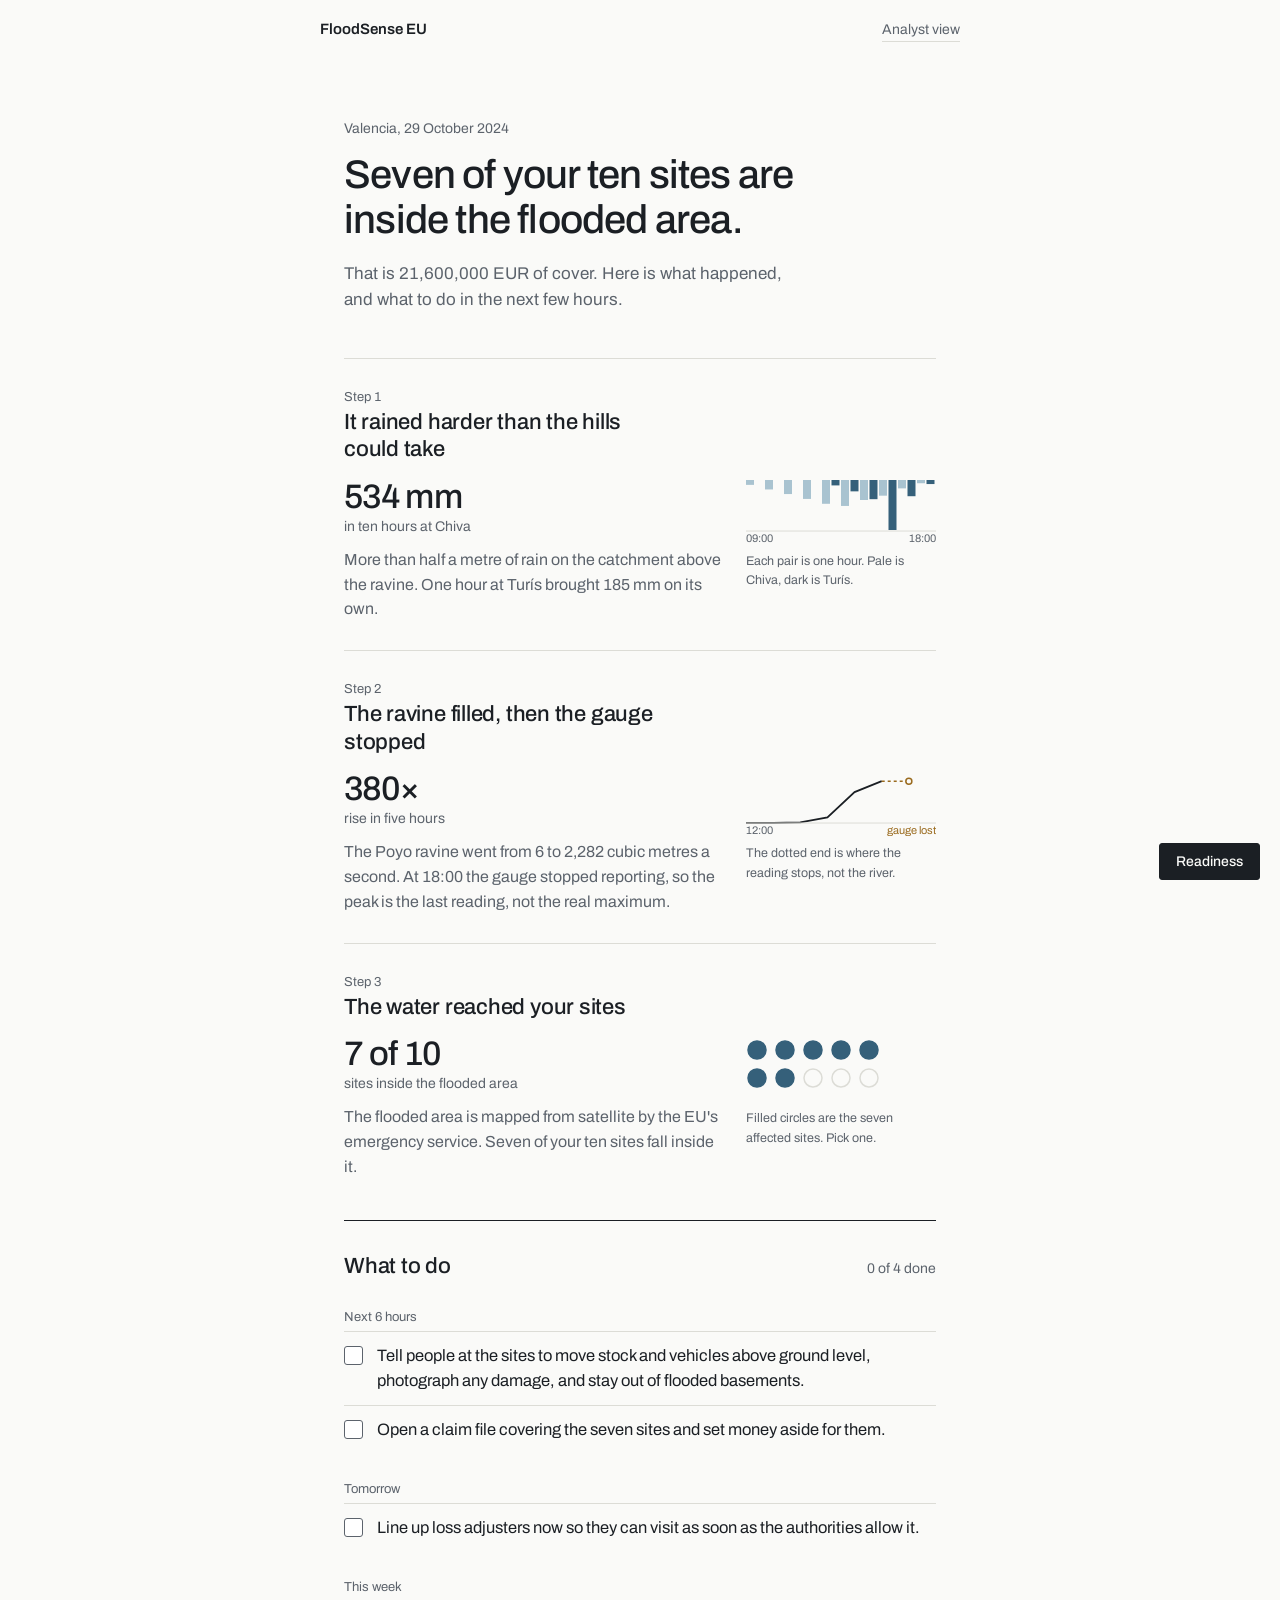
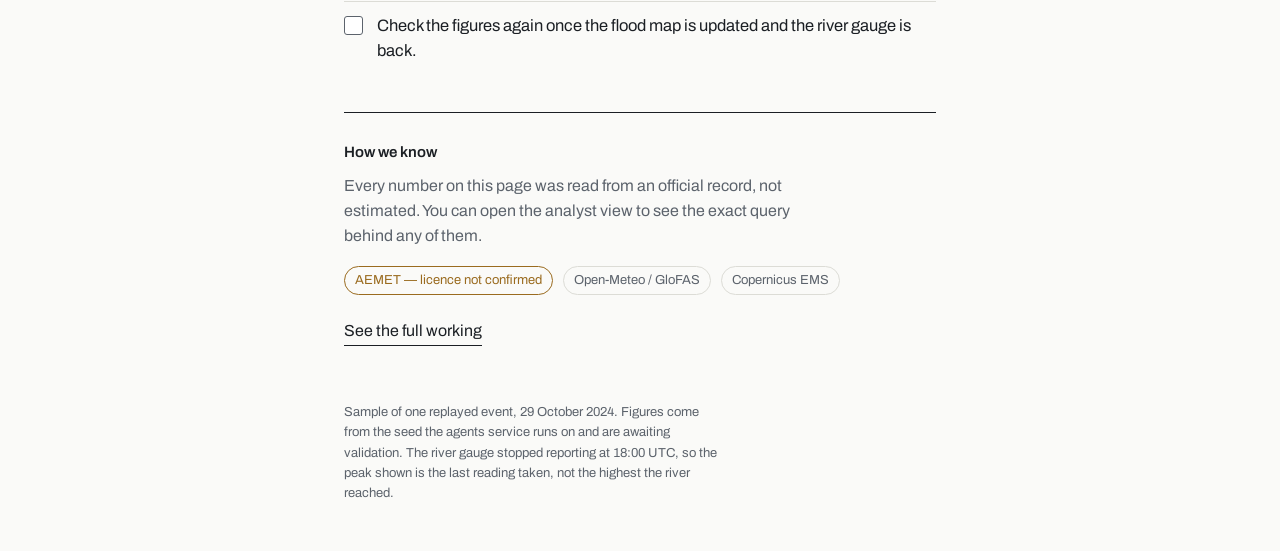
==== commit b817dc33: "sync: agents and ui mock at f04066fa6128 from feat/agents-langgraph-hitl-judge" ====
--- a/ui/mock/index.html
+++ b/ui/mock/index.html
@@ -396,6 +396,7 @@
     </main>
 
     <script src="data.js"></script>
+    <script src="readiness.js"></script>
     <script>
       "use strict";
 
